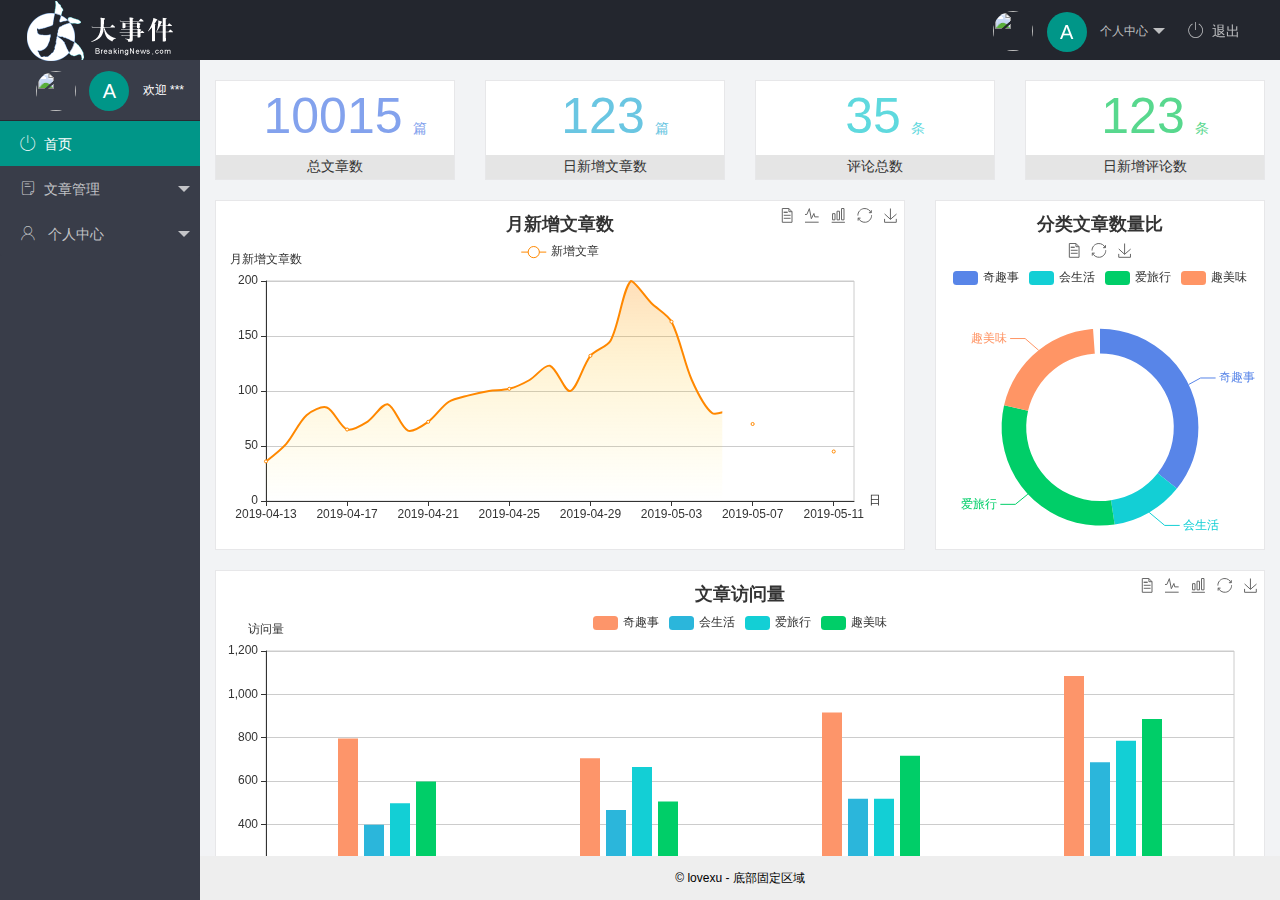
==== index.html @ dfd0a010 "完成首页功能" ====
<!DOCTYPE html>
<html>
<head>
  <meta charset="utf-8">
  <meta name="viewport" content="width=device-width, initial-scale=1, maximum-scale=1">
  <title>后台主页</title>
  <link rel="stylesheet" href="./assets/lib/layui/css/layui.css">
  <link rel="stylesheet" href="./assets/css/index.css">
  <link rel="stylesheet" href="./assets/fonts/iconfont.css">
</head>
<body class="layui-layout-body">
    <div class="layui-layout layui-layout-admin">
      <div class="layui-header">
        <div class="layui-logo">
          <img src="/assets/images/logo.png" alt="" />
        </div>
        <!-- 头部区域（可配合layui已有的水平导航） -->
        <ul class="layui-nav layui-layout-right " >
          <li class="layui-nav-item" >
            <a href="javascript:;" class="userinfo">
                <img src="http://t.cn/RCzsdCq" class="layui-nav-img" />
                <span class="text-avatar">A</span>
                个人中心
              </a>
            <dl class="layui-nav-child">
              <dd><a href=""><i class="layui-icon layui-icon-app"></i>基本资料</a></dd>
              <dd><a href=""><i class="layui-icon layui-icon-app"></i>更换头像</a></dd>
              <dd><a href=""><i class="layui-icon layui-icon-app"></i>重置密码</a></dd>
            </dl>
          </li>
          
          <li class="layui-nav-item"><a id="exit" href="javascript:;"><span class="iconfont icon-tuichu"></span>退出</a></li>
        </ul>
      </div>

      <div class="layui-side layui-bg-black">
        <div class="layui-side-scroll">
            <div class="userinfo">
                <img src="http://t.cn/RCzsdCq" class="layui-nav-img" />
                <span class="text-avatar">A</span>
                <span id="welcome">欢迎 ***</span>
            </div>
          <!-- 左侧导航区域（可配合layui已有的垂直导航） -->
          <ul class="layui-nav layui-nav-tree" lay-filter="test" lay-shrink="all">
            <li class="layui-nav-item layui-this"><a href="/home/dashboard.html" target="fm"><span class="iconfont icon-tuichu"></span>首页</a></li>
            <!-- TODO layui-nav-itemed 默认展开 -->
            <li class="layui-nav-item ">
              <a class="" href="javascript:;"><span class="iconfont icon-16"></span>文章管理</a>
              <dl class="layui-nav-child">
                <dd>
                    <a href="javascript:;"><i class="layui-icon layui-icon-app"></i>文章类别</a>
                  </dd>
                  <dd>
                    <a href="javascript:;"><i class="layui-icon layui-icon-app"></i>文章列表</a>
                  </dd>
                <dd><a href="javascript:;"><i class="layui-icon layui-icon-app"></i>发表文章</a></dd>
                
              </dl>
            </li>
            <li class="layui-nav-item">
              <a href="javascript:;">
                  <span class="iconfont icon-user"></span>
                  个人中心</a>
              <dl class="layui-nav-child">
                <dd><a href="javascript:;"><i class="layui-icon layui-icon-app"></i>基本资料</a></dd>
                <dd><a href="javascript:;"><i class="layui-icon layui-icon-app"></i>更换头像</a></dd>
                <dd><a href="javascript:;"><i class="layui-icon layui-icon-app"></i>重置密码</a></dd>
               
              </dl>
            </li>
           

          </ul>
        </div>
      </div>

      <div class="layui-body">
        <!-- 内容主体区域 -->
        <!-- 默认显示页面 -->
        <iframe src="/home/dashboard.html" name="fm" frameborder="0"></iframe>
      </div>

      <div class="layui-footer">
        <!-- 底部固定区域 -->
        © lovexu - 底部固定区域
      </div>
    </div>
<script src="./assets/lib/layui/layui.all.js"></script>
<script src="./assets/lib/jquery.js"></script>
<script src="./assets/js/baseAPI.js"></script>
<script src="./assets/js/index.js"></script>
<script>
//JS 
layui.use(['element', 'layer', 'util'], function(){
  var element = layui.element
  ,layer = layui.layer
  ,util = layui.util
  ,$ = layui.$;
  
  //头部事件
  util.event('lay-header-event', {
    //左侧菜单事件
    menuLeft: function(othis){
      layer.msg('展开左侧菜单的操作', {icon: 0});
    }
    ,menuRight: function(){
      layer.open({
        type: 1
        ,content: '<div style="padding: 15px;">处理右侧面板的操作</div>'
        ,area: ['260px', '100%']
        ,offset: 'rt' //右上角
        ,anim: 5
        ,shadeClose: true
      });
    }
  });
  
});
</script>
</body>
</html>
---- assets/lib/layui/css/layui.css ----
/** layui-v2.5.5 MIT License By https://www.layui.com */
 .layui-inline,img{display:inline-block;vertical-align:middle}h1,h2,h3,h4,h5,h6{font-weight:400}.layui-edge,.layui-header,.layui-inline,.layui-main{position:relative}.layui-body,.layui-edge,.layui-elip{overflow:hidden}.layui-btn,.layui-edge,.layui-inline,img{vertical-align:middle}.layui-btn,.layui-disabled,.layui-icon,.layui-unselect{-moz-user-select:none;-webkit-user-select:none;-ms-user-select:none}.layui-elip,.layui-form-checkbox span,.layui-form-pane .layui-form-label{text-overflow:ellipsis;white-space:nowrap}.layui-breadcrumb,.layui-tree-btnGroup{visibility:hidden}blockquote,body,button,dd,div,dl,dt,form,h1,h2,h3,h4,h5,h6,input,li,ol,p,pre,td,textarea,th,ul{margin:0;padding:0;-webkit-tap-highlight-color:rgba(0,0,0,0)}a:active,a:hover{outline:0}img{border:none}li{list-style:none}table{border-collapse:collapse;border-spacing:0}h4,h5,h6{font-size:100%}button,input,optgroup,option,select,textarea{font-family:inherit;font-size:inherit;font-style:inherit;font-weight:inherit;outline:0}pre{white-space:pre-wrap;white-space:-moz-pre-wrap;white-space:-pre-wrap;white-space:-o-pre-wrap;word-wrap:break-word}body{line-height:24px;font:14px Helvetica Neue,Helvetica,PingFang SC,Tahoma,Arial,sans-serif}hr{height:1px;margin:10px 0;border:0;clear:both}a{color:#333;text-decoration:none}a:hover{color:#777}a cite{font-style:normal;*cursor:pointer}.layui-border-box,.layui-border-box *{box-sizing:border-box}.layui-box,.layui-box *{box-sizing:content-box}.layui-clear{clear:both;*zoom:1}.layui-clear:after{content:'\20';clear:both;*zoom:1;display:block;height:0}.layui-inline{*display:inline;*zoom:1}.layui-edge{display:inline-block;width:0;height:0;border-width:6px;border-style:dashed;border-color:transparent}.layui-edge-top{top:-4px;border-bottom-color:#999;border-bottom-style:solid}.layui-edge-right{border-left-color:#999;border-left-style:solid}.layui-edge-bottom{top:2px;border-top-color:#999;border-top-style:solid}.layui-edge-left{border-right-color:#999;border-right-style:solid}.layui-disabled,.layui-disabled:hover{color:#d2d2d2!important;cursor:not-allowed!important}.layui-circle{border-radius:100%}.layui-show{display:block!important}.layui-hide{display:none!important}@font-face{font-family:layui-icon;src:url(../font/iconfont.eot?v=250);src:url(../font/iconfont.eot?v=250#iefix) format('embedded-opentype'),url(../font/iconfont.woff2?v=250) format('woff2'),url(../font/iconfont.woff?v=250) format('woff'),url(../font/iconfont.ttf?v=250) format('truetype'),url(../font/iconfont.svg?v=250#layui-icon) format('svg')}.layui-icon{font-family:layui-icon!important;font-size:16px;font-style:normal;-webkit-font-smoothing:antialiased;-moz-osx-font-smoothing:grayscale}.layui-icon-reply-fill:before{content:"\e611"}.layui-icon-set-fill:before{content:"\e614"}.layui-icon-menu-fill:before{content:"\e60f"}.layui-icon-search:before{content:"\e615"}.layui-icon-share:before{content:"\e641"}.layui-icon-set-sm:before{content:"\e620"}.layui-icon-engine:before{content:"\e628"}.layui-icon-close:before{content:"\1006"}.layui-icon-close-fill:before{content:"\1007"}.layui-icon-chart-screen:before{content:"\e629"}.layui-icon-star:before{content:"\e600"}.layui-icon-circle-dot:before{content:"\e617"}.layui-icon-chat:before{content:"\e606"}.layui-icon-release:before{content:"\e609"}.layui-icon-list:before{content:"\e60a"}.layui-icon-chart:before{content:"\e62c"}.layui-icon-ok-circle:before{content:"\1005"}.layui-icon-layim-theme:before{content:"\e61b"}.layui-icon-table:before{content:"\e62d"}.layui-icon-right:before{content:"\e602"}.layui-icon-left:before{content:"\e603"}.layui-icon-cart-simple:before{content:"\e698"}.layui-icon-face-cry:before{content:"\e69c"}.layui-icon-face-smile:before{content:"\e6af"}.layui-icon-survey:before{content:"\e6b2"}.layui-icon-tree:before{content:"\e62e"}.layui-icon-upload-circle:before{content:"\e62f"}.layui-icon-add-circle:before{content:"\e61f"}.layui-icon-download-circle:before{content:"\e601"}.layui-icon-templeate-1:before{content:"\e630"}.layui-icon-util:before{content:"\e631"}.layui-icon-face-surprised:before{content:"\e664"}.layui-icon-edit:before{content:"\e642"}.layui-icon-speaker:before{content:"\e645"}.layui-icon-down:before{content:"\e61a"}.layui-icon-file:before{content:"\e621"}.layui-icon-layouts:before{content:"\e632"}.layui-icon-rate-half:before{content:"\e6c9"}.layui-icon-add-circle-fine:before{content:"\e608"}.layui-icon-prev-circle:before{content:"\e633"}.layui-icon-read:before{content:"\e705"}.layui-icon-404:before{content:"\e61c"}.layui-icon-carousel:before{content:"\e634"}.layui-icon-help:before{content:"\e607"}.layui-icon-code-circle:before{content:"\e635"}.layui-icon-water:before{content:"\e636"}.layui-icon-username:before{content:"\e66f"}.layui-icon-find-fill:before{content:"\e670"}.layui-icon-about:before{content:"\e60b"}.layui-icon-location:before{content:"\e715"}.layui-icon-up:before{content:"\e619"}.layui-icon-pause:before{content:"\e651"}.layui-icon-date:before{content:"\e637"}.layui-icon-layim-uploadfile:before{content:"\e61d"}.layui-icon-delete:before{content:"\e640"}.layui-icon-play:before{content:"\e652"}.layui-icon-top:before{content:"\e604"}.layui-icon-friends:before{content:"\e612"}.layui-icon-refresh-3:before{content:"\e9aa"}.layui-icon-ok:before{content:"\e605"}.layui-icon-layer:before{content:"\e638"}.layui-icon-face-smile-fine:before{content:"\e60c"}.layui-icon-dollar:before{content:"\e659"}.layui-icon-group:before{content:"\e613"}.layui-icon-layim-download:before{content:"\e61e"}.layui-icon-picture-fine:before{content:"\e60d"}.layui-icon-link:before{content:"\e64c"}.layui-icon-diamond:before{content:"\e735"}.layui-icon-log:before{content:"\e60e"}.layui-icon-rate-solid:before{content:"\e67a"}.layui-icon-fonts-del:before{content:"\e64f"}.layui-icon-unlink:before{content:"\e64d"}.layui-icon-fonts-clear:before{content:"\e639"}.layui-icon-triangle-r:before{content:"\e623"}.layui-icon-circle:before{content:"\e63f"}.layui-icon-radio:before{content:"\e643"}.layui-icon-align-center:before{content:"\e647"}.layui-icon-align-right:before{content:"\e648"}.layui-icon-align-left:before{content:"\e649"}.layui-icon-loading-1:before{content:"\e63e"}.layui-icon-return:before{content:"\e65c"}.layui-icon-fonts-strong:before{content:"\e62b"}.layui-icon-upload:before{content:"\e67c"}.layui-icon-dialogue:before{content:"\e63a"}.layui-icon-video:before{content:"\e6ed"}.layui-icon-headset:before{content:"\e6fc"}.layui-icon-cellphone-fine:before{content:"\e63b"}.layui-icon-add-1:before{content:"\e654"}.layui-icon-face-smile-b:before{content:"\e650"}.layui-icon-fonts-html:before{content:"\e64b"}.layui-icon-form:before{content:"\e63c"}.layui-icon-cart:before{content:"\e657"}.layui-icon-camera-fill:before{content:"\e65d"}.layui-icon-tabs:before{content:"\e62a"}.layui-icon-fonts-code:before{content:"\e64e"}.layui-icon-fire:before{content:"\e756"}.layui-icon-set:before{content:"\e716"}.layui-icon-fonts-u:before{content:"\e646"}.layui-icon-triangle-d:before{content:"\e625"}.layui-icon-tips:before{content:"\e702"}.layui-icon-picture:before{content:"\e64a"}.layui-icon-more-vertical:before{content:"\e671"}.layui-icon-flag:before{content:"\e66c"}.layui-icon-loading:before{content:"\e63d"}.layui-icon-fonts-i:before{content:"\e644"}.layui-icon-refresh-1:before{content:"\e666"}.layui-icon-rmb:before{content:"\e65e"}.layui-icon-home:before{content:"\e68e"}.layui-icon-user:before{content:"\e770"}.layui-icon-notice:before{content:"\e667"}.layui-icon-login-weibo:before{content:"\e675"}.layui-icon-voice:before{content:"\e688"}.layui-icon-upload-drag:before{content:"\e681"}.layui-icon-login-qq:before{content:"\e676"}.layui-icon-snowflake:before{content:"\e6b1"}.layui-icon-file-b:before{content:"\e655"}.layui-icon-template:before{content:"\e663"}.layui-icon-auz:before{content:"\e672"}.layui-icon-console:before{content:"\e665"}.layui-icon-app:before{content:"\e653"}.layui-icon-prev:before{content:"\e65a"}.layui-icon-website:before{content:"\e7ae"}.layui-icon-next:before{content:"\e65b"}.layui-icon-component:before{content:"\e857"}.layui-icon-more:before{content:"\e65f"}.layui-icon-login-wechat:before{content:"\e677"}.layui-icon-shrink-right:before{content:"\e668"}.layui-icon-spread-left:before{content:"\e66b"}.layui-icon-camera:before{content:"\e660"}.layui-icon-note:before{content:"\e66e"}.layui-icon-refresh:before{content:"\e669"}.layui-icon-female:before{content:"\e661"}.layui-icon-male:before{content:"\e662"}.layui-icon-password:before{content:"\e673"}.layui-icon-senior:before{content:"\e674"}.layui-icon-theme:before{content:"\e66a"}.layui-icon-tread:before{content:"\e6c5"}.layui-icon-praise:before{content:"\e6c6"}.layui-icon-star-fill:before{content:"\e658"}.layui-icon-rate:before{content:"\e67b"}.layui-icon-template-1:before{content:"\e656"}.layui-icon-vercode:before{content:"\e679"}.layui-icon-cellphone:before{content:"\e678"}.layui-icon-screen-full:before{content:"\e622"}.layui-icon-screen-restore:before{content:"\e758"}.layui-icon-cols:before{content:"\e610"}.layui-icon-export:before{content:"\e67d"}.layui-icon-print:before{content:"\e66d"}.layui-icon-slider:before{content:"\e714"}.layui-icon-addition:before{content:"\e624"}.layui-icon-subtraction:before{content:"\e67e"}.layui-icon-service:before{content:"\e626"}.layui-icon-transfer:before{content:"\e691"}.layui-main{width:1140px;margin:0 auto}.layui-header{z-index:1000;height:60px}.layui-header a:hover{transition:all .5s;-webkit-transition:all .5s}.layui-side{position:fixed;left:0;top:0;bottom:0;z-index:999;width:200px;overflow-x:hidden}.layui-side-scroll{position:relative;width:220px;height:100%;overflow-x:hidden}.layui-body{position:absolute;left:200px;right:0;top:0;bottom:0;z-index:998;width:auto;overflow-y:auto;box-sizing:border-box}.layui-layout-body{overflow:hidden}.layui-layout-admin .layui-header{background-color:#23262E}.layui-layout-admin .layui-side{top:60px;width:200px;overflow-x:hidden}.layui-layout-admin .layui-body{position:fixed;top:60px;bottom:44px}.layui-layout-admin .layui-main{width:auto;margin:0 15px}.layui-layout-admin .layui-footer{position:fixed;left:200px;right:0;bottom:0;height:44px;line-height:44px;padding:0 15px;background-color:#eee}.layui-layout-admin .layui-logo{position:absolute;left:0;top:0;width:200px;height:100%;line-height:60px;text-align:center;color:#009688;font-size:16px}.layui-layout-admin .layui-header .layui-nav{background:0 0}.layui-layout-left{position:absolute!important;left:200px;top:0}.layui-layout-right{position:absolute!important;right:0;top:0}.layui-container{position:relative;margin:0 auto;padding:0 15px;box-sizing:border-box}.layui-fluid{position:relative;margin:0 auto;padding:0 15px}.layui-row:after,.layui-row:before{content:'';display:block;clear:both}.layui-col-lg1,.layui-col-lg10,.layui-col-lg11,.layui-col-lg12,.layui-col-lg2,.layui-col-lg3,.layui-col-lg4,.layui-col-lg5,.layui-col-lg6,.layui-col-lg7,.layui-col-lg8,.layui-col-lg9,.layui-col-md1,.layui-col-md10,.layui-col-md11,.layui-col-md12,.layui-col-md2,.layui-col-md3,.layui-col-md4,.layui-col-md5,.layui-col-md6,.layui-col-md7,.layui-col-md8,.layui-col-md9,.layui-col-sm1,.layui-col-sm10,.layui-col-sm11,.layui-col-sm12,.layui-col-sm2,.layui-col-sm3,.layui-col-sm4,.layui-col-sm5,.layui-col-sm6,.layui-col-sm7,.layui-col-sm8,.layui-col-sm9,.layui-col-xs1,.layui-col-xs10,.layui-col-xs11,.layui-col-xs12,.layui-col-xs2,.layui-col-xs3,.layui-col-xs4,.layui-col-xs5,.layui-col-xs6,.layui-col-xs7,.layui-col-xs8,.layui-col-xs9{position:relative;display:block;box-sizing:border-box}.layui-col-xs1,.layui-col-xs10,.layui-col-xs11,.layui-col-xs12,.layui-col-xs2,.layui-col-xs3,.layui-col-xs4,.layui-col-xs5,.layui-col-xs6,.layui-col-xs7,.layui-col-xs8,.layui-col-xs9{float:left}.layui-col-xs1{width:8.33333333%}.layui-col-xs2{width:16.66666667%}.layui-col-xs3{width:25%}.layui-col-xs4{width:33.33333333%}.layui-col-xs5{width:41.66666667%}.layui-col-xs6{width:50%}.layui-col-xs7{width:58.33333333%}.layui-col-xs8{width:66.66666667%}.layui-col-xs9{width:75%}.layui-col-xs10{width:83.33333333%}.layui-col-xs11{width:91.66666667%}.layui-col-xs12{width:100%}.layui-col-xs-offset1{margin-left:8.33333333%}.layui-col-xs-offset2{margin-left:16.66666667%}.layui-col-xs-offset3{margin-left:25%}.layui-col-xs-offset4{margin-left:33.33333333%}.layui-col-xs-offset5{margin-left:41.66666667%}.layui-col-xs-offset6{margin-left:50%}.layui-col-xs-offset7{margin-left:58.33333333%}.layui-col-xs-offset8{margin-left:66.66666667%}.layui-col-xs-offset9{margin-left:75%}.layui-col-xs-offset10{margin-left:83.33333333%}.layui-col-xs-offset11{margin-left:91.66666667%}.layui-col-xs-offset12{margin-left:100%}@media screen and (max-width:768px){.layui-hide-xs{display:none!important}.layui-show-xs-block{display:block!important}.layui-show-xs-inline{display:inline!important}.layui-show-xs-inline-block{display:inline-block!important}}@media screen and (min-width:768px){.layui-container{width:750px}.layui-hide-sm{display:none!important}.layui-show-sm-block{display:block!important}.layui-show-sm-inline{display:inline!important}.layui-show-sm-inline-block{display:inline-block!important}.layui-col-sm1,.layui-col-sm10,.layui-col-sm11,.layui-col-sm12,.layui-col-sm2,.layui-col-sm3,.layui-col-sm4,.layui-col-sm5,.layui-col-sm6,.layui-col-sm7,.layui-col-sm8,.layui-col-sm9{float:left}.layui-col-sm1{width:8.33333333%}.layui-col-sm2{width:16.66666667%}.layui-col-sm3{width:25%}.layui-col-sm4{width:33.33333333%}.layui-col-sm5{width:41.66666667%}.layui-col-sm6{width:50%}.layui-col-sm7{width:58.33333333%}.layui-col-sm8{width:66.66666667%}.layui-col-sm9{width:75%}.layui-col-sm10{width:83.33333333%}.layui-col-sm11{width:91.66666667%}.layui-col-sm12{width:100%}.layui-col-sm-offset1{margin-left:8.33333333%}.layui-col-sm-offset2{margin-left:16.66666667%}.layui-col-sm-offset3{margin-left:25%}.layui-col-sm-offset4{margin-left:33.33333333%}.layui-col-sm-offset5{margin-left:41.66666667%}.layui-col-sm-offset6{margin-left:50%}.layui-col-sm-offset7{margin-left:58.33333333%}.layui-col-sm-offset8{margin-left:66.66666667%}.layui-col-sm-offset9{margin-left:75%}.layui-col-sm-offset10{margin-left:83.33333333%}.layui-col-sm-offset11{margin-left:91.66666667%}.layui-col-sm-offset12{margin-left:100%}}@media screen and (min-width:992px){.layui-container{width:970px}.layui-hide-md{display:none!important}.layui-show-md-block{display:block!important}.layui-show-md-inline{display:inline!important}.layui-show-md-inline-block{display:inline-block!important}.layui-col-md1,.layui-col-md10,.layui-col-md11,.layui-col-md12,.layui-col-md2,.layui-col-md3,.layui-col-md4,.layui-col-md5,.layui-col-md6,.layui-col-md7,.layui-col-md8,.layui-col-md9{float:left}.layui-col-md1{width:8.33333333%}.layui-col-md2{width:16.66666667%}.layui-col-md3{width:25%}.layui-col-md4{width:33.33333333%}.layui-col-md5{width:41.66666667%}.layui-col-md6{width:50%}.layui-col-md7{width:58.33333333%}.layui-col-md8{width:66.66666667%}.layui-col-md9{width:75%}.layui-col-md10{width:83.33333333%}.layui-col-md11{width:91.66666667%}.layui-col-md12{width:100%}.layui-col-md-offset1{margin-left:8.33333333%}.layui-col-md-offset2{margin-left:16.66666667%}.layui-col-md-offset3{margin-left:25%}.layui-col-md-offset4{margin-left:33.33333333%}.layui-col-md-offset5{margin-left:41.66666667%}.layui-col-md-offset6{margin-left:50%}.layui-col-md-offset7{margin-left:58.33333333%}.layui-col-md-offset8{margin-left:66.66666667%}.layui-col-md-offset9{margin-left:75%}.layui-col-md-offset10{margin-left:83.33333333%}.layui-col-md-offset11{margin-left:91.66666667%}.layui-col-md-offset12{margin-left:100%}}@media screen and (min-width:1200px){.layui-container{width:1170px}.layui-hide-lg{display:none!important}.layui-show-lg-block{display:block!important}.layui-show-lg-inline{display:inline!important}.layui-show-lg-inline-block{display:inline-block!important}.layui-col-lg1,.layui-col-lg10,.layui-col-lg11,.layui-col-lg12,.layui-col-lg2,.layui-col-lg3,.layui-col-lg4,.layui-col-lg5,.layui-col-lg6,.layui-col-lg7,.layui-col-lg8,.layui-col-lg9{float:left}.layui-col-lg1{width:8.33333333%}.layui-col-lg2{width:16.66666667%}.layui-col-lg3{width:25%}.layui-col-lg4{width:33.33333333%}.layui-col-lg5{width:41.66666667%}.layui-col-lg6{width:50%}.layui-col-lg7{width:58.33333333%}.layui-col-lg8{width:66.66666667%}.layui-col-lg9{width:75%}.layui-col-lg10{width:83.33333333%}.layui-col-lg11{width:91.66666667%}.layui-col-lg12{width:100%}.layui-col-lg-offset1{margin-left:8.33333333%}.layui-col-lg-offset2{margin-left:16.66666667%}.layui-col-lg-offset3{margin-left:25%}.layui-col-lg-offset4{margin-left:33.33333333%}.layui-col-lg-offset5{margin-left:41.66666667%}.layui-col-lg-offset6{margin-left:50%}.layui-col-lg-offset7{margin-left:58.33333333%}.layui-col-lg-offset8{margin-left:66.66666667%}.layui-col-lg-offset9{margin-left:75%}.layui-col-lg-offset10{margin-left:83.33333333%}.layui-col-lg-offset11{margin-left:91.66666667%}.layui-col-lg-offset12{margin-left:100%}}.layui-col-space1{margin:-.5px}.layui-col-space1>*{padding:.5px}.layui-col-space3{margin:-1.5px}.layui-col-space3>*{padding:1.5px}.layui-col-space5{margin:-2.5px}.layui-col-space5>*{padding:2.5px}.layui-col-space8{margin:-3.5px}.layui-col-space8>*{padding:3.5px}.layui-col-space10{margin:-5px}.layui-col-space10>*{padding:5px}.layui-col-space12{margin:-6px}.layui-col-space12>*{padding:6px}.layui-col-space15{margin:-7.5px}.layui-col-space15>*{padding:7.5px}.layui-col-space18{margin:-9px}.layui-col-space18>*{padding:9px}.layui-col-space20{margin:-10px}.layui-col-space20>*{padding:10px}.layui-col-space22{margin:-11px}.layui-col-space22>*{padding:11px}.layui-col-space25{margin:-12.5px}.layui-col-space25>*{padding:12.5px}.layui-col-space30{margin:-15px}.layui-col-space30>*{padding:15px}.layui-btn,.layui-input,.layui-select,.layui-textarea,.layui-upload-button{outline:0;-webkit-appearance:none;transition:all .3s;-webkit-transition:all .3s;box-sizing:border-box}.layui-elem-quote{margin-bottom:10px;padding:15px;line-height:22px;border-left:5px solid #009688;border-radius:0 2px 2px 0;background-color:#f2f2f2}.layui-quote-nm{border-style:solid;border-width:1px 1px 1px 5px;background:0 0}.layui-elem-field{margin-bottom:10px;padding:0;border-width:1px;border-style:solid}.layui-elem-field legend{margin-left:20px;padding:0 10px;font-size:20px;font-weight:300}.layui-field-title{margin:10px 0 20px;border-width:1px 0 0}.layui-field-box{padding:10px 15px}.layui-field-title .layui-field-box{padding:10px 0}.layui-progress{position:relative;height:6px;border-radius:20px;background-color:#e2e2e2}.layui-progress-bar{position:absolute;left:0;top:0;width:0;max-width:100%;height:6px;border-radius:20px;text-align:right;background-color:#5FB878;transition:all .3s;-webkit-transition:all .3s}.layui-progress-big,.layui-progress-big .layui-progress-bar{height:18px;line-height:18px}.layui-progress-text{position:relative;top:-20px;line-height:18px;font-size:12px;color:#666}.layui-progress-big .layui-progress-text{position:static;padding:0 10px;color:#fff}.layui-collapse{border-width:1px;border-style:solid;border-radius:2px}.layui-colla-content,.layui-colla-item{border-top-width:1px;border-top-style:solid}.layui-colla-item:first-child{border-top:none}.layui-colla-title{position:relative;height:42px;line-height:42px;padding:0 15px 0 35px;color:#333;background-color:#f2f2f2;cursor:pointer;font-size:14px;overflow:hidden}.layui-colla-content{display:none;padding:10px 15px;line-height:22px;color:#666}.layui-colla-icon{position:absolute;left:15px;top:0;font-size:14px}.layui-card{margin-bottom:15px;border-radius:2px;background-color:#fff;box-shadow:0 1px 2px 0 rgba(0,0,0,.05)}.layui-card:last-child{margin-bottom:0}.layui-card-header{position:relative;height:42px;line-height:42px;padding:0 15px;border-bottom:1px solid #f6f6f6;color:#333;border-radius:2px 2px 0 0;font-size:14px}.layui-bg-black,.layui-bg-blue,.layui-bg-cyan,.layui-bg-green,.layui-bg-orange,.layui-bg-red{color:#fff!important}.layui-card-body{position:relative;padding:10px 15px;line-height:24px}.layui-card-body[pad15]{padding:15px}.layui-card-body[pad20]{padding:20px}.layui-card-body .layui-table{margin:5px 0}.layui-card .layui-tab{margin:0}.layui-panel-window{position:relative;padding:15px;border-radius:0;border-top:5px solid #E6E6E6;background-color:#fff}.layui-auxiliar-moving{position:fixed;left:0;right:0;top:0;bottom:0;width:100%;height:100%;background:0 0;z-index:9999999999}.layui-form-label,.layui-form-mid,.layui-form-select,.layui-input-block,.layui-input-inline,.layui-textarea{position:relative}.layui-bg-red{background-color:#FF5722!important}.layui-bg-orange{background-color:#FFB800!important}.layui-bg-green{background-color:#009688!important}.layui-bg-cyan{background-color:#2F4056!important}.layui-bg-blue{background-color:#1E9FFF!important}.layui-bg-black{background-color:#393D49!important}.layui-bg-gray{background-color:#eee!important;color:#666!important}.layui-badge-rim,.layui-colla-content,.layui-colla-item,.layui-collapse,.layui-elem-field,.layui-form-pane .layui-form-item[pane],.layui-form-pane .layui-form-label,.layui-input,.layui-layedit,.layui-layedit-tool,.layui-quote-nm,.layui-select,.layui-tab-bar,.layui-tab-card,.layui-tab-title,.layui-tab-title .layui-this:after,.layui-textarea{border-color:#e6e6e6}.layui-timeline-item:before,hr{background-color:#e6e6e6}.layui-text{line-height:22px;font-size:14px;color:#666}.layui-text h1,.layui-text h2,.layui-text h3{font-weight:500;color:#333}.layui-text h1{font-size:30px}.layui-text h2{font-size:24px}.layui-text h3{font-size:18px}.layui-text a:not(.layui-btn){color:#01AAED}.layui-text a:not(.layui-btn):hover{text-decoration:underline}.layui-text ul{padding:5px 0 5px 15px}.layui-text ul li{margin-top:5px;list-style-type:disc}.layui-text em,.layui-word-aux{color:#999!important;padding:0 5px!important}.layui-btn{display:inline-block;height:38px;line-height:38px;padding:0 18px;background-color:#009688;color:#fff;white-space:nowrap;text-align:center;font-size:14px;border:none;border-radius:2px;cursor:pointer}.layui-btn:hover{opacity:.8;filter:alpha(opacity=80);color:#fff}.layui-btn:active{opacity:1;filter:alpha(opacity=100)}.layui-btn+.layui-btn{margin-left:10px}.layui-btn-container{font-size:0}.layui-btn-container .layui-btn{margin-right:10px;margin-bottom:10px}.layui-btn-container .layui-btn+.layui-btn{margin-left:0}.layui-table .layui-btn-container .layui-btn{margin-bottom:9px}.layui-btn-radius{border-radius:100px}.layui-btn .layui-icon{margin-right:3px;font-size:18px;vertical-align:bottom;vertical-align:middle\9}.layui-btn-primary{border:1px solid #C9C9C9;background-color:#fff;color:#555}.layui-btn-primary:hover{border-color:#009688;color:#333}.layui-btn-normal{background-color:#1E9FFF}.layui-btn-warm{background-color:#FFB800}.layui-btn-danger{background-color:#FF5722}.layui-btn-checked{background-color:#5FB878}.layui-btn-disabled,.layui-btn-disabled:active,.layui-btn-disabled:hover{border:1px solid #e6e6e6;background-color:#FBFBFB;color:#C9C9C9;cursor:not-allowed;opacity:1}.layui-btn-lg{height:44px;line-height:44px;padding:0 25px;font-size:16px}.layui-btn-sm{height:30px;line-height:30px;padding:0 10px;font-size:12px}.layui-btn-sm i{font-size:16px!important}.layui-btn-xs{height:22px;line-height:22px;padding:0 5px;font-size:12px}.layui-btn-xs i{font-size:14px!important}.layui-btn-group{display:inline-block;vertical-align:middle;font-size:0}.layui-btn-group .layui-btn{margin-left:0!important;margin-right:0!important;border-left:1px solid rgba(255,255,255,.5);border-radius:0}.layui-btn-group .layui-btn-primary{border-left:none}.layui-btn-group .layui-btn-primary:hover{border-color:#C9C9C9;color:#009688}.layui-btn-group .layui-btn:first-child{border-left:none;border-radius:2px 0 0 2px}.layui-btn-group .layui-btn-primary:first-child{border-left:1px solid #c9c9c9}.layui-btn-group .layui-btn:last-child{border-radius:0 2px 2px 0}.layui-btn-group .layui-btn+.layui-btn{margin-left:0}.layui-btn-group+.layui-btn-group{margin-left:10px}.layui-btn-fluid{width:100%}.layui-input,.layui-select,.layui-textarea{height:38px;line-height:1.3;line-height:38px\9;border-width:1px;border-style:solid;background-color:#fff;border-radius:2px}.layui-input::-webkit-input-placeholder,.layui-select::-webkit-input-placeholder,.layui-textarea::-webkit-input-placeholder{line-height:1.3}.layui-input,.layui-textarea{display:block;width:100%;padding-left:10px}.layui-input:hover,.layui-textarea:hover{border-color:#D2D2D2!important}.layui-input:focus,.layui-textarea:focus{border-color:#C9C9C9!important}.layui-textarea{min-height:100px;height:auto;line-height:20px;padding:6px 10px;resize:vertical}.layui-select{padding:0 10px}.layui-form input[type=checkbox],.layui-form input[type=radio],.layui-form select{display:none}.layui-form [lay-ignore]{display:initial}.layui-form-item{margin-bottom:15px;clear:both;*zoom:1}.layui-form-item:after{content:'\20';clear:both;*zoom:1;display:block;height:0}.layui-form-label{float:left;display:block;padding:9px 15px;width:80px;font-weight:400;line-height:20px;text-align:right}.layui-form-label-col{display:block;float:none;padding:9px 0;line-height:20px;text-align:left}.layui-form-item .layui-inline{margin-bottom:5px;margin-right:10px}.layui-input-block{margin-left:110px;min-height:36px}.layui-input-inline{display:inline-block;vertical-align:middle}.layui-form-item .layui-input-inline{float:left;width:190px;margin-right:10px}.layui-form-text .layui-input-inline{width:auto}.layui-form-mid{float:left;display:block;padding:9px 0!important;line-height:20px;margin-right:10px}.layui-form-danger+.layui-form-select .layui-input,.layui-form-danger:focus{border-color:#FF5722!important}.layui-form-select .layui-input{padding-right:30px;cursor:pointer}.layui-form-select .layui-edge{position:absolute;right:10px;top:50%;margin-top:-3px;cursor:pointer;border-width:6px;border-top-color:#c2c2c2;border-top-style:solid;transition:all .3s;-webkit-transition:all .3s}.layui-form-select dl{display:none;position:absolute;left:0;top:42px;padding:5px 0;z-index:899;min-width:100%;border:1px solid #d2d2d2;max-height:300px;overflow-y:auto;background-color:#fff;border-radius:2px;box-shadow:0 2px 4px rgba(0,0,0,.12);box-sizing:border-box}.layui-form-select dl dd,.layui-form-select dl dt{padding:0 10px;line-height:36px;white-space:nowrap;overflow:hidden;text-overflow:ellipsis}.layui-form-select dl dt{font-size:12px;color:#999}.layui-form-select dl dd{cursor:pointer}.layui-form-select dl dd:hover{background-color:#f2f2f2;-webkit-transition:.5s all;transition:.5s all}.layui-form-select .layui-select-group dd{padding-left:20px}.layui-form-select dl dd.layui-select-tips{padding-left:10px!important;color:#999}.layui-form-select dl dd.layui-this{background-color:#5FB878;color:#fff}.layui-form-checkbox,.layui-form-select dl dd.layui-disabled{background-color:#fff}.layui-form-selected dl{display:block}.layui-form-checkbox,.layui-form-checkbox *,.layui-form-switch{display:inline-block;vertical-align:middle}.layui-form-selected .layui-edge{margin-top:-9px;-webkit-transform:rotate(180deg);transform:rotate(180deg);margin-top:-3px\9}:root .layui-form-selected .layui-edge{margin-top:-9px\0/IE9}.layui-form-selectup dl{top:auto;bottom:42px}.layui-select-none{margin:5px 0;text-align:center;color:#999}.layui-select-disabled .layui-disabled{border-color:#eee!important}.layui-select-disabled .layui-edge{border-top-color:#d2d2d2}.layui-form-checkbox{position:relative;height:30px;line-height:30px;margin-right:10px;padding-right:30px;cursor:pointer;font-size:0;-webkit-transition:.1s linear;transition:.1s linear;box-sizing:border-box}.layui-form-checkbox span{padding:0 10px;height:100%;font-size:14px;border-radius:2px 0 0 2px;background-color:#d2d2d2;color:#fff;overflow:hidden}.layui-form-checkbox:hover span{background-color:#c2c2c2}.layui-form-checkbox i{position:absolute;right:0;top:0;width:30px;height:28px;border:1px solid #d2d2d2;border-left:none;border-radius:0 2px 2px 0;color:#fff;font-size:20px;text-align:center}.layui-form-checkbox:hover i{border-color:#c2c2c2;color:#c2c2c2}.layui-form-checked,.layui-form-checked:hover{border-color:#5FB878}.layui-form-checked span,.layui-form-checked:hover span{background-color:#5FB878}.layui-form-checked i,.layui-form-checked:hover i{color:#5FB878}.layui-form-item .layui-form-checkbox{margin-top:4px}.layui-form-checkbox[lay-skin=primary]{height:auto!important;line-height:normal!important;min-width:18px;min-height:18px;border:none!important;margin-right:0;padding-left:28px;padding-right:0;background:0 0}.layui-form-checkbox[lay-skin=primary] span{padding-left:0;padding-right:15px;line-height:18px;background:0 0;color:#666}.layui-form-checkbox[lay-skin=primary] i{right:auto;left:0;width:16px;height:16px;line-height:16px;border:1px solid #d2d2d2;font-size:12px;border-radius:2px;background-color:#fff;-webkit-transition:.1s linear;transition:.1s linear}.layui-form-checkbox[lay-skin=primary]:hover i{border-color:#5FB878;color:#fff}.layui-form-checked[lay-skin=primary] i{border-color:#5FB878!important;background-color:#5FB878;color:#fff}.layui-checkbox-disbaled[lay-skin=primary] span{background:0 0!important;color:#c2c2c2}.layui-checkbox-disbaled[lay-skin=primary]:hover i{border-color:#d2d2d2}.layui-form-item .layui-form-checkbox[lay-skin=primary]{margin-top:10px}.layui-form-switch{position:relative;height:22px;line-height:22px;min-width:35px;padding:0 5px;margin-top:8px;border:1px solid #d2d2d2;border-radius:20px;cursor:pointer;background-color:#fff;-webkit-transition:.1s linear;transition:.1s linear}.layui-form-switch i{position:absolute;left:5px;top:3px;width:16px;height:16px;border-radius:20px;background-color:#d2d2d2;-webkit-transition:.1s linear;transition:.1s linear}.layui-form-switch em{position:relative;top:0;width:25px;margin-left:21px;padding:0!important;text-align:center!important;color:#999!important;font-style:normal!important;font-size:12px}.layui-form-onswitch{border-color:#5FB878;background-color:#5FB878}.layui-checkbox-disbaled,.layui-checkbox-disbaled i{border-color:#e2e2e2!important}.layui-form-onswitch i{left:100%;margin-left:-21px;background-color:#fff}.layui-form-onswitch em{margin-left:5px;margin-right:21px;color:#fff!important}.layui-checkbox-disbaled span{background-color:#e2e2e2!important}.layui-checkbox-disbaled:hover i{color:#fff!important}[lay-radio]{display:none}.layui-form-radio,.layui-form-radio *{display:inline-block;vertical-align:middle}.layui-form-radio{line-height:28px;margin:6px 10px 0 0;padding-right:10px;cursor:pointer;font-size:0}.layui-form-radio *{font-size:14px}.layui-form-radio>i{margin-right:8px;font-size:22px;color:#c2c2c2}.layui-form-radio>i:hover,.layui-form-radioed>i{color:#5FB878}.layui-radio-disbaled>i{color:#e2e2e2!important}.layui-form-pane .layui-form-label{width:110px;padding:8px 15px;height:38px;line-height:20px;border-width:1px;border-style:solid;border-radius:2px 0 0 2px;text-align:center;background-color:#FBFBFB;overflow:hidden;box-sizing:border-box}.layui-form-pane .layui-input-inline{margin-left:-1px}.layui-form-pane .layui-input-block{margin-left:110px;left:-1px}.layui-form-pane .layui-input{border-radius:0 2px 2px 0}.layui-form-pane .layui-form-text .layui-form-label{float:none;width:100%;border-radius:2px;box-sizing:border-box;text-align:left}.layui-form-pane .layui-form-text .layui-input-inline{display:block;margin:0;top:-1px;clear:both}.layui-form-pane .layui-form-text .layui-input-block{margin:0;left:0;top:-1px}.layui-form-pane .layui-form-text .layui-textarea{min-height:100px;border-radius:0 0 2px 2px}.layui-form-pane .layui-form-checkbox{margin:4px 0 4px 10px}.layui-form-pane .layui-form-radio,.layui-form-pane .layui-form-switch{margin-top:6px;margin-left:10px}.layui-form-pane .layui-form-item[pane]{position:relative;border-width:1px;border-style:solid}.layui-form-pane .layui-form-item[pane] .layui-form-label{position:absolute;left:0;top:0;height:100%;border-width:0 1px 0 0}.layui-form-pane .layui-form-item[pane] .layui-input-inline{margin-left:110px}@media screen and (max-width:450px){.layui-form-item .layui-form-label{text-overflow:ellipsis;overflow:hidden;white-space:nowrap}.layui-form-item .layui-inline{display:block;margin-right:0;margin-bottom:20px;clear:both}.layui-form-item .layui-inline:after{content:'\20';clear:both;display:block;height:0}.layui-form-item .layui-input-inline{display:block;float:none;left:-3px;width:auto;margin:0 0 10px 112px}.layui-form-item .layui-input-inline+.layui-form-mid{margin-left:110px;top:-5px;padding:0}.layui-form-item .layui-form-checkbox{margin-right:5px;margin-bottom:5px}}.layui-layedit{border-width:1px;border-style:solid;border-radius:2px}.layui-layedit-tool{padding:3px 5px;border-bottom-width:1px;border-bottom-style:solid;font-size:0}.layedit-tool-fixed{position:fixed;top:0;border-top:1px solid #e2e2e2}.layui-layedit-tool .layedit-tool-mid,.layui-layedit-tool .layui-icon{display:inline-block;vertical-align:middle;text-align:center;font-size:14px}.layui-layedit-tool .layui-icon{position:relative;width:32px;height:30px;line-height:30px;margin:3px 5px;color:#777;cursor:pointer;border-radius:2px}.layui-layedit-tool .layui-icon:hover{color:#393D49}.layui-layedit-tool .layui-icon:active{color:#000}.layui-layedit-tool .layedit-tool-active{background-color:#e2e2e2;color:#000}.layui-layedit-tool .layui-disabled,.layui-layedit-tool .layui-disabled:hover{color:#d2d2d2;cursor:not-allowed}.layui-layedit-tool .layedit-tool-mid{width:1px;height:18px;margin:0 10px;background-color:#d2d2d2}.layedit-tool-html{width:50px!important;font-size:30px!important}.layedit-tool-b,.layedit-tool-code,.layedit-tool-help{font-size:16px!important}.layedit-tool-d,.layedit-tool-face,.layedit-tool-image,.layedit-tool-unlink{font-size:18px!important}.layedit-tool-image input{position:absolute;font-size:0;left:0;top:0;width:100%;height:100%;opacity:.01;filter:Alpha(opacity=1);cursor:pointer}.layui-layedit-iframe iframe{display:block;width:100%}#LAY_layedit_code{overflow:hidden}.layui-laypage{display:inline-block;*display:inline;*zoom:1;vertical-align:middle;margin:10px 0;font-size:0}.layui-laypage>a:first-child,.layui-laypage>a:first-child em{border-radius:2px 0 0 2px}.layui-laypage>a:last-child,.layui-laypage>a:last-child em{border-radius:0 2px 2px 0}.layui-laypage>:first-child{margin-left:0!important}.layui-laypage>:last-child{margin-right:0!important}.layui-laypage a,.layui-laypage button,.layui-laypage input,.layui-laypage select,.layui-laypage span{border:1px solid #e2e2e2}.layui-laypage a,.layui-laypage span{display:inline-block;*display:inline;*zoom:1;vertical-align:middle;padding:0 15px;height:28px;line-height:28px;margin:0 -1px 5px 0;background-color:#fff;color:#333;font-size:12px}.layui-flow-more a *,.layui-laypage input,.layui-table-view select[lay-ignore]{display:inline-block}.layui-laypage a:hover{color:#009688}.layui-laypage em{font-style:normal}.layui-laypage .layui-laypage-spr{color:#999;font-weight:700}.layui-laypage a{text-decoration:none}.layui-laypage .layui-laypage-curr{position:relative}.layui-laypage .layui-laypage-curr em{position:relative;color:#fff}.layui-laypage .layui-laypage-curr .layui-laypage-em{position:absolute;left:-1px;top:-1px;padding:1px;width:100%;height:100%;background-color:#009688}.layui-laypage-em{border-radius:2px}.layui-laypage-next em,.layui-laypage-prev em{font-family:Sim sun;font-size:16px}.layui-laypage .layui-laypage-count,.layui-laypage .layui-laypage-limits,.layui-laypage .layui-laypage-refresh,.layui-laypage .layui-laypage-skip{margin-left:10px;margin-right:10px;padding:0;border:none}.layui-laypage .layui-laypage-limits,.layui-laypage .layui-laypage-refresh{vertical-align:top}.layui-laypage .layui-laypage-refresh i{font-size:18px;cursor:pointer}.layui-laypage select{height:22px;padding:3px;border-radius:2px;cursor:pointer}.layui-laypage .layui-laypage-skip{height:30px;line-height:30px;color:#999}.layui-laypage button,.layui-laypage input{height:30px;line-height:30px;border-radius:2px;vertical-align:top;background-color:#fff;box-sizing:border-box}.layui-laypage input{width:40px;margin:0 10px;padding:0 3px;text-align:center}.layui-laypage input:focus,.layui-laypage select:focus{border-color:#009688!important}.layui-laypage button{margin-left:10px;padding:0 10px;cursor:pointer}.layui-table,.layui-table-view{margin:10px 0}.layui-flow-more{margin:10px 0;text-align:center;color:#999;font-size:14px}.layui-flow-more a{height:32px;line-height:32px}.layui-flow-more a *{vertical-align:top}.layui-flow-more a cite{padding:0 20px;border-radius:3px;background-color:#eee;color:#333;font-style:normal}.layui-flow-more a cite:hover{opacity:.8}.layui-flow-more a i{font-size:30px;color:#737383}.layui-table{width:100%;background-color:#fff;color:#666}.layui-table tr{transition:all .3s;-webkit-transition:all .3s}.layui-table th{text-align:left;font-weight:400}.layui-table tbody tr:hover,.layui-table thead tr,.layui-table-click,.layui-table-header,.layui-table-hover,.layui-table-mend,.layui-table-patch,.layui-table-tool,.layui-table-total,.layui-table-total tr,.layui-table[lay-even] tr:nth-child(even){background-color:#f2f2f2}.layui-table td,.layui-table th,.layui-table-col-set,.layui-table-fixed-r,.layui-table-grid-down,.layui-table-header,.layui-table-page,.layui-table-tips-main,.layui-table-tool,.layui-table-total,.layui-table-view,.layui-table[lay-skin=line],.layui-table[lay-skin=row]{border-width:1px;border-style:solid;border-color:#e6e6e6}.layui-table td,.layui-table th{position:relative;padding:9px 15px;min-height:20px;line-height:20px;font-size:14px}.layui-table[lay-skin=line] td,.layui-table[lay-skin=line] th{border-width:0 0 1px}.layui-table[lay-skin=row] td,.layui-table[lay-skin=row] th{border-width:0 1px 0 0}.layui-table[lay-skin=nob] td,.layui-table[lay-skin=nob] th{border:none}.layui-table img{max-width:100px}.layui-table[lay-size=lg] td,.layui-table[lay-size=lg] th{padding:15px 30px}.layui-table-view .layui-table[lay-size=lg] .layui-table-cell{height:40px;line-height:40px}.layui-table[lay-size=sm] td,.layui-table[lay-size=sm] th{font-size:12px;padding:5px 10px}.layui-table-view .layui-table[lay-size=sm] .layui-table-cell{height:20px;line-height:20px}.layui-table[lay-data]{display:none}.layui-table-box{position:relative;overflow:hidden}.layui-table-view .layui-table{position:relative;width:auto;margin:0}.layui-table-view .layui-table[lay-skin=line]{border-width:0 1px 0 0}.layui-table-view .layui-table[lay-skin=row]{border-width:0 0 1px}.layui-table-view .layui-table td,.layui-table-view .layui-table th{padding:5px 0;border-top:none;border-left:none}.layui-table-view .layui-table th.layui-unselect .layui-table-cell span{cursor:pointer}.layui-table-view .layui-table td{cursor:default}.layui-table-view .layui-table td[data-edit=text]{cursor:text}.layui-table-view .layui-form-checkbox[lay-skin=primary] i{width:18px;height:18px}.layui-table-view .layui-form-radio{line-height:0;padding:0}.layui-table-view .layui-form-radio>i{margin:0;font-size:20px}.layui-table-init{position:absolute;left:0;top:0;width:100%;height:100%;text-align:center;z-index:110}.layui-table-init .layui-icon{position:absolute;left:50%;top:50%;margin:-15px 0 0 -15px;font-size:30px;color:#c2c2c2}.layui-table-header{border-width:0 0 1px;overflow:hidden}.layui-table-header .layui-table{margin-bottom:-1px}.layui-table-tool .layui-inline[lay-event]{position:relative;width:26px;height:26px;padding:5px;line-height:16px;margin-right:10px;text-align:center;color:#333;border:1px solid #ccc;cursor:pointer;-webkit-transition:.5s all;transition:.5s all}.layui-table-tool .layui-inline[lay-event]:hover{border:1px solid #999}.layui-table-tool-temp{padding-right:120px}.layui-table-tool-self{position:absolute;right:17px;top:10px}.layui-table-tool .layui-table-tool-self .layui-inline[lay-event]{margin:0 0 0 10px}.layui-table-tool-panel{position:absolute;top:29px;left:-1px;padding:5px 0;min-width:150px;min-height:40px;border:1px solid #d2d2d2;text-align:left;overflow-y:auto;background-color:#fff;box-shadow:0 2px 4px rgba(0,0,0,.12)}.layui-table-cell,.layui-table-tool-panel li{overflow:hidden;text-overflow:ellipsis;white-space:nowrap}.layui-table-tool-panel li{padding:0 10px;line-height:30px;-webkit-transition:.5s all;transition:.5s all}.layui-table-tool-panel li .layui-form-checkbox[lay-skin=primary]{width:100%;padding-left:28px}.layui-table-tool-panel li:hover{background-color:#f2f2f2}.layui-table-tool-panel li .layui-form-checkbox[lay-skin=primary] i{position:absolute;left:0;top:0}.layui-table-tool-panel li .layui-form-checkbox[lay-skin=primary] span{padding:0}.layui-table-tool .layui-table-tool-self .layui-table-tool-panel{left:auto;right:-1px}.layui-table-col-set{position:absolute;right:0;top:0;width:20px;height:100%;border-width:0 0 0 1px;background-color:#fff}.layui-table-sort{width:10px;height:20px;margin-left:5px;cursor:pointer!important}.layui-table-sort .layui-edge{position:absolute;left:5px;border-width:5px}.layui-table-sort .layui-table-sort-asc{top:3px;border-top:none;border-bottom-style:solid;border-bottom-color:#b2b2b2}.layui-table-sort .layui-table-sort-asc:hover{border-bottom-color:#666}.layui-table-sort .layui-table-sort-desc{bottom:5px;border-bottom:none;border-top-style:solid;border-top-color:#b2b2b2}.layui-table-sort .layui-table-sort-desc:hover{border-top-color:#666}.layui-table-sort[lay-sort=asc] .layui-table-sort-asc{border-bottom-color:#000}.layui-table-sort[lay-sort=desc] .layui-table-sort-desc{border-top-color:#000}.layui-table-cell{height:28px;line-height:28px;padding:0 15px;position:relative;box-sizing:border-box}.layui-table-cell .layui-form-checkbox[lay-skin=primary]{top:-1px;padding:0}.layui-table-cell .layui-table-link{color:#01AAED}.laytable-cell-checkbox,.laytable-cell-numbers,.laytable-cell-radio,.laytable-cell-space{padding:0;text-align:center}.layui-table-body{position:relative;overflow:auto;margin-right:-1px;margin-bottom:-1px}.layui-table-body .layui-none{line-height:26px;padding:15px;text-align:center;color:#999}.layui-table-fixed{position:absolute;left:0;top:0;z-index:101}.layui-table-fixed .layui-table-body{overflow:hidden}.layui-table-fixed-l{box-shadow:0 -1px 8px rgba(0,0,0,.08)}.layui-table-fixed-r{left:auto;right:-1px;border-width:0 0 0 1px;box-shadow:-1px 0 8px rgba(0,0,0,.08)}.layui-table-fixed-r .layui-table-header{position:relative;overflow:visible}.layui-table-mend{position:absolute;right:-49px;top:0;height:100%;width:50px}.layui-table-tool{position:relative;z-index:890;width:100%;min-height:50px;line-height:30px;padding:10px 15px;border-width:0 0 1px}.layui-table-tool .layui-btn-container{margin-bottom:-10px}.layui-table-page,.layui-table-total{border-width:1px 0 0;margin-bottom:-1px;overflow:hidden}.layui-table-page{position:relative;width:100%;padding:7px 7px 0;height:41px;font-size:12px;white-space:nowrap}.layui-table-page>div{height:26px}.layui-table-page .layui-laypage{margin:0}.layui-table-page .layui-laypage a,.layui-table-page .layui-laypage span{height:26px;line-height:26px;margin-bottom:10px;border:none;background:0 0}.layui-table-page .layui-laypage a,.layui-table-page .layui-laypage span.layui-laypage-curr{padding:0 12px}.layui-table-page .layui-laypage span{margin-left:0;padding:0}.layui-table-page .layui-laypage .layui-laypage-prev{margin-left:-7px!important}.layui-table-page .layui-laypage .layui-laypage-curr .layui-laypage-em{left:0;top:0;padding:0}.layui-table-page .layui-laypage button,.layui-table-page .layui-laypage input{height:26px;line-height:26px}.layui-table-page .layui-laypage input{width:40px}.layui-table-page .layui-laypage button{padding:0 10px}.layui-table-page select{height:18px}.layui-table-patch .layui-table-cell{padding:0;width:30px}.layui-table-edit{position:absolute;left:0;top:0;width:100%;height:100%;padding:0 14px 1px;border-radius:0;box-shadow:1px 1px 20px rgba(0,0,0,.15)}.layui-table-edit:focus{border-color:#5FB878!important}select.layui-table-edit{padding:0 0 0 10px;border-color:#C9C9C9}.layui-table-view .layui-form-checkbox,.layui-table-view .layui-form-radio,.layui-table-view .layui-form-switch{top:0;margin:0;box-sizing:content-box}.layui-table-view .layui-form-checkbox{top:-1px;height:26px;line-height:26px}.layui-table-view .layui-form-checkbox i{height:26px}.layui-table-grid .layui-table-cell{overflow:visible}.layui-table-grid-down{position:absolute;top:0;right:0;width:26px;height:100%;padding:5px 0;border-width:0 0 0 1px;text-align:center;background-color:#fff;color:#999;cursor:pointer}.layui-table-grid-down .layui-icon{position:absolute;top:50%;left:50%;margin:-8px 0 0 -8px}.layui-table-grid-down:hover{background-color:#fbfbfb}body .layui-table-tips .layui-layer-content{background:0 0;padding:0;box-shadow:0 1px 6px rgba(0,0,0,.12)}.layui-table-tips-main{margin:-44px 0 0 -1px;max-height:150px;padding:8px 15px;font-size:14px;overflow-y:scroll;background-color:#fff;color:#666}.layui-table-tips-c{position:absolute;right:-3px;top:-13px;width:20px;height:20px;padding:3px;cursor:pointer;background-color:#666;border-radius:50%;color:#fff}.layui-table-tips-c:hover{background-color:#777}.layui-table-tips-c:before{position:relative;right:-2px}.layui-upload-file{display:none!important;opacity:.01;filter:Alpha(opacity=1)}.layui-upload-drag,.layui-upload-form,.layui-upload-wrap{display:inline-block}.layui-upload-list{margin:10px 0}.layui-upload-choose{padding:0 10px;color:#999}.layui-upload-drag{position:relative;padding:30px;border:1px dashed #e2e2e2;background-color:#fff;text-align:center;cursor:pointer;color:#999}.layui-upload-drag .layui-icon{font-size:50px;color:#009688}.layui-upload-drag[lay-over]{border-color:#009688}.layui-upload-iframe{position:absolute;width:0;height:0;border:0;visibility:hidden}.layui-upload-wrap{position:relative;vertical-align:middle}.layui-upload-wrap .layui-upload-file{display:block!important;position:absolute;left:0;top:0;z-index:10;font-size:100px;width:100%;height:100%;opacity:.01;filter:Alpha(opacity=1);cursor:pointer}.layui-transfer-active,.layui-transfer-box{display:inline-block;vertical-align:middle}.layui-transfer-box,.layui-transfer-header,.layui-transfer-search{border-width:0;border-style:solid;border-color:#e6e6e6}.layui-transfer-box{position:relative;border-width:1px;width:200px;height:360px;border-radius:2px;background-color:#fff}.layui-transfer-box .layui-form-checkbox{width:100%;margin:0!important}.layui-transfer-header{height:38px;line-height:38px;padding:0 10px;border-bottom-width:1px}.layui-transfer-search{position:relative;padding:10px;border-bottom-width:1px}.layui-transfer-search .layui-input{height:32px;padding-left:30px;font-size:12px}.layui-transfer-search .layui-icon-search{position:absolute;left:20px;top:50%;margin-top:-8px;color:#666}.layui-transfer-active{margin:0 15px}.layui-transfer-active .layui-btn{display:block;margin:0;padding:0 15px;background-color:#5FB878;border-color:#5FB878;color:#fff}.layui-transfer-active .layui-btn-disabled{background-color:#FBFBFB;border-color:#e6e6e6;color:#C9C9C9}.layui-transfer-active .layui-btn:first-child{margin-bottom:15px}.layui-transfer-active .layui-btn .layui-icon{margin:0;font-size:14px!important}.layui-transfer-data{padding:5px 0;overflow:auto}.layui-transfer-data li{height:32px;line-height:32px;padding:0 10px}.layui-transfer-data li:hover{background-color:#f2f2f2;transition:.5s all}.layui-transfer-data .layui-none{padding:15px 10px;text-align:center;color:#999}.layui-nav{position:relative;padding:0 20px;background-color:#393D49;color:#fff;border-radius:2px;font-size:0;box-sizing:border-box}.layui-nav *{font-size:14px}.layui-nav .layui-nav-item{position:relative;display:inline-block;*display:inline;*zoom:1;vertical-align:middle;line-height:60px}.layui-nav .layui-nav-item a{display:block;padding:0 20px;color:#fff;color:rgba(255,255,255,.7);transition:all .3s;-webkit-transition:all .3s}.layui-nav .layui-this:after,.layui-nav-bar,.layui-nav-tree .layui-nav-itemed:after{position:absolute;left:0;top:0;width:0;height:5px;background-color:#5FB878;transition:all .2s;-webkit-transition:all .2s}.layui-nav-bar{z-index:1000}.layui-nav .layui-nav-item a:hover,.layui-nav .layui-this a{color:#fff}.layui-nav .layui-this:after{content:'';top:auto;bottom:0;width:100%}.layui-nav-img{width:30px;height:30px;margin-right:10px;border-radius:50%}.layui-nav .layui-nav-more{content:'';width:0;height:0;border-style:solid dashed dashed;border-color:#fff transparent transparent;overflow:hidden;cursor:pointer;transition:all .2s;-webkit-transition:all .2s;position:absolute;top:50%;right:3px;margin-top:-3px;border-width:6px;border-top-color:rgba(255,255,255,.7)}.layui-nav .layui-nav-mored,.layui-nav-itemed>a .layui-nav-more{margin-top:-9px;border-style:dashed dashed solid;border-color:transparent transparent #fff}.layui-nav-child{display:none;position:absolute;left:0;top:65px;min-width:100%;line-height:36px;padding:5px 0;box-shadow:0 2px 4px rgba(0,0,0,.12);border:1px solid #d2d2d2;background-color:#fff;z-index:100;border-radius:2px;white-space:nowrap}.layui-nav .layui-nav-child a{color:#333}.layui-nav .layui-nav-child a:hover{background-color:#f2f2f2;color:#000}.layui-nav-child dd{position:relative}.layui-nav .layui-nav-child dd.layui-this a,.layui-nav-child dd.layui-this{background-color:#5FB878;color:#fff}.layui-nav-child dd.layui-this:after{display:none}.layui-nav-tree{width:200px;padding:0}.layui-nav-tree .layui-nav-item{display:block;width:100%;line-height:45px}.layui-nav-tree .layui-nav-item a{position:relative;height:45px;line-height:45px;text-overflow:ellipsis;overflow:hidden;white-space:nowrap}.layui-nav-tree .layui-nav-item a:hover{background-color:#4E5465}.layui-nav-tree .layui-nav-bar{width:5px;height:0;background-color:#009688}.layui-nav-tree .layui-nav-child dd.layui-this,.layui-nav-tree .layui-nav-child dd.layui-this a,.layui-nav-tree .layui-this,.layui-nav-tree .layui-this>a,.layui-nav-tree .layui-this>a:hover{background-color:#009688;color:#fff}.layui-nav-tree .layui-this:after{display:none}.layui-nav-itemed>a,.layui-nav-tree .layui-nav-title a,.layui-nav-tree .layui-nav-title a:hover{color:#fff!important}.layui-nav-tree .layui-nav-child{position:relative;z-index:0;top:0;border:none;box-shadow:none}.layui-nav-tree .layui-nav-child a{height:40px;line-height:40px;color:#fff;color:rgba(255,255,255,.7)}.layui-nav-tree .layui-nav-child,.layui-nav-tree .layui-nav-child a:hover{background:0 0;color:#fff}.layui-nav-tree .layui-nav-more{right:10px}.layui-nav-itemed>.layui-nav-child{display:block;padding:0;background-color:rgba(0,0,0,.3)!important}.layui-nav-itemed>.layui-nav-child>.layui-this>.layui-nav-child{display:block}.layui-nav-side{position:fixed;top:0;bottom:0;left:0;overflow-x:hidden;z-index:999}.layui-bg-blue .layui-nav-bar,.layui-bg-blue .layui-nav-itemed:after,.layui-bg-blue .layui-this:after{background-color:#93D1FF}.layui-bg-blue .layui-nav-child dd.layui-this{background-color:#1E9FFF}.layui-bg-blue .layui-nav-itemed>a,.layui-nav-tree.layui-bg-blue .layui-nav-title a,.layui-nav-tree.layui-bg-blue .layui-nav-title a:hover{background-color:#007DDB!important}.layui-breadcrumb{font-size:0}.layui-breadcrumb>*{font-size:14px}.layui-breadcrumb a{color:#999!important}.layui-breadcrumb a:hover{color:#5FB878!important}.layui-breadcrumb a cite{color:#666;font-style:normal}.layui-breadcrumb span[lay-separator]{margin:0 10px;color:#999}.layui-tab{margin:10px 0;text-align:left!important}.layui-tab[overflow]>.layui-tab-title{overflow:hidden}.layui-tab-title{position:relative;left:0;height:40px;white-space:nowrap;font-size:0;border-bottom-width:1px;border-bottom-style:solid;transition:all .2s;-webkit-transition:all .2s}.layui-tab-title li{display:inline-block;*display:inline;*zoom:1;vertical-align:middle;font-size:14px;transition:all .2s;-webkit-transition:all .2s;position:relative;line-height:40px;min-width:65px;padding:0 15px;text-align:center;cursor:pointer}.layui-tab-title li a{display:block}.layui-tab-title .layui-this{color:#000}.layui-tab-title .layui-this:after{position:absolute;left:0;top:0;content:'';width:100%;height:41px;border-width:1px;border-style:solid;border-bottom-color:#fff;border-radius:2px 2px 0 0;box-sizing:border-box;pointer-events:none}.layui-tab-bar{position:absolute;right:0;top:0;z-index:10;width:30px;height:39px;line-height:39px;border-width:1px;border-style:solid;border-radius:2px;text-align:center;background-color:#fff;cursor:pointer}.layui-tab-bar .layui-icon{position:relative;display:inline-block;top:3px;transition:all .3s;-webkit-transition:all .3s}.layui-tab-item{display:none}.layui-tab-more{padding-right:30px;height:auto!important;white-space:normal!important}.layui-tab-more li.layui-this:after{border-bottom-color:#e2e2e2;border-radius:2px}.layui-tab-more .layui-tab-bar .layui-icon{top:-2px;top:3px\9;-webkit-transform:rotate(180deg);transform:rotate(180deg)}:root .layui-tab-more .layui-tab-bar .layui-icon{top:-2px\0/IE9}.layui-tab-content{padding:10px}.layui-tab-title li .layui-tab-close{position:relative;display:inline-block;width:18px;height:18px;line-height:20px;margin-left:8px;top:1px;text-align:center;font-size:14px;color:#c2c2c2;transition:all .2s;-webkit-transition:all .2s}.layui-tab-title li .layui-tab-close:hover{border-radius:2px;background-color:#FF5722;color:#fff}.layui-tab-brief>.layui-tab-title .layui-this{color:#009688}.layui-tab-brief>.layui-tab-more li.layui-this:after,.layui-tab-brief>.layui-tab-title .layui-this:after{border:none;border-radius:0;border-bottom:2px solid #5FB878}.layui-tab-brief[overflow]>.layui-tab-title .layui-this:after{top:-1px}.layui-tab-card{border-width:1px;border-style:solid;border-radius:2px;box-shadow:0 2px 5px 0 rgba(0,0,0,.1)}.layui-tab-card>.layui-tab-title{background-color:#f2f2f2}.layui-tab-card>.layui-tab-title li{margin-right:-1px;margin-left:-1px}.layui-tab-card>.layui-tab-title .layui-this{background-color:#fff}.layui-tab-card>.layui-tab-title .layui-this:after{border-top:none;border-width:1px;border-bottom-color:#fff}.layui-tab-card>.layui-tab-title .layui-tab-bar{height:40px;line-height:40px;border-radius:0;border-top:none;border-right:none}.layui-tab-card>.layui-tab-more .layui-this{background:0 0;color:#5FB878}.layui-tab-card>.layui-tab-more .layui-this:after{border:none}.layui-timeline{padding-left:5px}.layui-timeline-item{position:relative;padding-bottom:20px}.layui-timeline-axis{position:absolute;left:-5px;top:0;z-index:10;width:20px;height:20px;line-height:20px;background-color:#fff;color:#5FB878;border-radius:50%;text-align:center;cursor:pointer}.layui-timeline-axis:hover{color:#FF5722}.layui-timeline-item:before{content:'';position:absolute;left:5px;top:0;z-index:0;width:1px;height:100%}.layui-timeline-item:last-child:before{display:none}.layui-timeline-item:first-child:before{display:block}.layui-timeline-content{padding-left:25px}.layui-timeline-title{position:relative;margin-bottom:10px}.layui-badge,.layui-badge-dot,.layui-badge-rim{position:relative;display:inline-block;padding:0 6px;font-size:12px;text-align:center;background-color:#FF5722;color:#fff;border-radius:2px}.layui-badge{height:18px;line-height:18px}.layui-badge-dot{width:8px;height:8px;padding:0;border-radius:50%}.layui-badge-rim{height:18px;line-height:18px;border-width:1px;border-style:solid;background-color:#fff;color:#666}.layui-btn .layui-badge,.layui-btn .layui-badge-dot{margin-left:5px}.layui-nav .layui-badge,.layui-nav .layui-badge-dot{position:absolute;top:50%;margin:-8px 6px 0}.layui-tab-title .layui-badge,.layui-tab-title .layui-badge-dot{left:5px;top:-2px}.layui-carousel{position:relative;left:0;top:0;background-color:#f8f8f8}.layui-carousel>[carousel-item]{position:relative;width:100%;height:100%;overflow:hidden}.layui-carousel>[carousel-item]:before{position:absolute;content:'\e63d';left:50%;top:50%;width:100px;line-height:20px;margin:-10px 0 0 -50px;text-align:center;color:#c2c2c2;font-family:layui-icon!important;font-size:30px;font-style:normal;-webkit-font-smoothing:antialiased;-moz-osx-font-smoothing:grayscale}.layui-carousel>[carousel-item]>*{display:none;position:absolute;left:0;top:0;width:100%;height:100%;background-color:#f8f8f8;transition-duration:.3s;-webkit-transition-duration:.3s}.layui-carousel-updown>*{-webkit-transition:.3s ease-in-out up;transition:.3s ease-in-out up}.layui-carousel-arrow{display:none\9;opacity:0;position:absolute;left:10px;top:50%;margin-top:-18px;width:36px;height:36px;line-height:36px;text-align:center;font-size:20px;border:0;border-radius:50%;background-color:rgba(0,0,0,.2);color:#fff;-webkit-transition-duration:.3s;transition-duration:.3s;cursor:pointer}.layui-carousel-arrow[lay-type=add]{left:auto!important;right:10px}.layui-carousel:hover .layui-carousel-arrow[lay-type=add],.layui-carousel[lay-arrow=always] .layui-carousel-arrow[lay-type=add]{right:20px}.layui-carousel[lay-arrow=always] .layui-carousel-arrow{opacity:1;left:20px}.layui-carousel[lay-arrow=none] .layui-carousel-arrow{display:none}.layui-carousel-arrow:hover,.layui-carousel-ind ul:hover{background-color:rgba(0,0,0,.35)}.layui-carousel:hover .layui-carousel-arrow{display:block\9;opacity:1;left:20px}.layui-carousel-ind{position:relative;top:-35px;width:100%;line-height:0!important;text-align:center;font-size:0}.layui-carousel[lay-indicator=outside]{margin-bottom:30px}.layui-carousel[lay-indicator=outside] .layui-carousel-ind{top:10px}.layui-carousel[lay-indicator=outside] .layui-carousel-ind ul{background-color:rgba(0,0,0,.5)}.layui-carousel[lay-indicator=none] .layui-carousel-ind{display:none}.layui-carousel-ind ul{display:inline-block;padding:5px;background-color:rgba(0,0,0,.2);border-radius:10px;-webkit-transition-duration:.3s;transition-duration:.3s}.layui-carousel-ind li{display:inline-block;width:10px;height:10px;margin:0 3px;font-size:14px;background-color:#e2e2e2;background-color:rgba(255,255,255,.5);border-radius:50%;cursor:pointer;-webkit-transition-duration:.3s;transition-duration:.3s}.layui-carousel-ind li:hover{background-color:rgba(255,255,255,.7)}.layui-carousel-ind li.layui-this{background-color:#fff}.layui-carousel>[carousel-item]>.layui-carousel-next,.layui-carousel>[carousel-item]>.layui-carousel-prev,.layui-carousel>[carousel-item]>.layui-this{display:block}.layui-carousel>[carousel-item]>.layui-this{left:0}.layui-carousel>[carousel-item]>.layui-carousel-prev{left:-100%}.layui-carousel>[carousel-item]>.layui-carousel-next{left:100%}.layui-carousel>[carousel-item]>.layui-carousel-next.layui-carousel-left,.layui-carousel>[carousel-item]>.layui-carousel-prev.layui-carousel-right{left:0}.layui-carousel>[carousel-item]>.layui-this.layui-carousel-left{left:-100%}.layui-carousel>[carousel-item]>.layui-this.layui-carousel-right{left:100%}.layui-carousel[lay-anim=updown] .layui-carousel-arrow{left:50%!important;top:20px;margin:0 0 0 -18px}.layui-carousel[lay-anim=updown]>[carousel-item]>*,.layui-carousel[lay-anim=fade]>[carousel-item]>*{left:0!important}.layui-carousel[lay-anim=updown] .layui-carousel-arrow[lay-type=add]{top:auto!important;bottom:20px}.layui-carousel[lay-anim=updown] .layui-carousel-ind{position:absolute;top:50%;right:20px;width:auto;height:auto}.layui-carousel[lay-anim=updown] .layui-carousel-ind ul{padding:3px 5px}.layui-carousel[lay-anim=updown] .layui-carousel-ind li{display:block;margin:6px 0}.layui-carousel[lay-anim=updown]>[carousel-item]>.layui-this{top:0}.layui-carousel[lay-anim=updown]>[carousel-item]>.layui-carousel-prev{top:-100%}.layui-carousel[lay-anim=updown]>[carousel-item]>.layui-carousel-next{top:100%}.layui-carousel[lay-anim=updown]>[carousel-item]>.layui-carousel-next.layui-carousel-left,.layui-carousel[lay-anim=updown]>[carousel-item]>.layui-carousel-prev.layui-carousel-right{top:0}.layui-carousel[lay-anim=updown]>[carousel-item]>.layui-this.layui-carousel-left{top:-100%}.layui-carousel[lay-anim=updown]>[carousel-item]>.layui-this.layui-carousel-right{top:100%}.layui-carousel[lay-anim=fade]>[carousel-item]>.layui-carousel-next,.layui-carousel[lay-anim=fade]>[carousel-item]>.layui-carousel-prev{opacity:0}.layui-carousel[lay-anim=fade]>[carousel-item]>.layui-carousel-next.layui-carousel-left,.layui-carousel[lay-anim=fade]>[carousel-item]>.layui-carousel-prev.layui-carousel-right{opacity:1}.layui-carousel[lay-anim=fade]>[carousel-item]>.layui-this.layui-carousel-left,.layui-carousel[lay-anim=fade]>[carousel-item]>.layui-this.layui-carousel-right{opacity:0}.layui-fixbar{position:fixed;right:15px;bottom:15px;z-index:999999}.layui-fixbar li{width:50px;height:50px;line-height:50px;margin-bottom:1px;text-align:center;cursor:pointer;font-size:30px;background-color:#9F9F9F;color:#fff;border-radius:2px;opacity:.95}.layui-fixbar li:hover{opacity:.85}.layui-fixbar li:active{opacity:1}.layui-fixbar .layui-fixbar-top{display:none;font-size:40px}body .layui-util-face{border:none;background:0 0}body .layui-util-face .layui-layer-content{padding:0;background-color:#fff;color:#666;box-shadow:none}.layui-util-face .layui-layer-TipsG{display:none}.layui-util-face ul{position:relative;width:372px;padding:10px;border:1px solid #D9D9D9;background-color:#fff;box-shadow:0 0 20px rgba(0,0,0,.2)}.layui-util-face ul li{cursor:pointer;float:left;border:1px solid #e8e8e8;height:22px;width:26px;overflow:hidden;margin:-1px 0 0 -1px;padding:4px 2px;text-align:center}.layui-util-face ul li:hover{position:relative;z-index:2;border:1px solid #eb7350;background:#fff9ec}.layui-code{position:relative;margin:10px 0;padding:15px;line-height:20px;border:1px solid #ddd;border-left-width:6px;background-color:#F2F2F2;color:#333;font-family:Courier New;font-size:12px}.layui-rate,.layui-rate *{display:inline-block;vertical-align:middle}.layui-rate{padding:10px 5px 10px 0;font-size:0}.layui-rate li i.layui-icon{font-size:20px;color:#FFB800;margin-right:5px;transition:all .3s;-webkit-transition:all .3s}.layui-rate li i:hover{cursor:pointer;transform:scale(1.12);-webkit-transform:scale(1.12)}.layui-rate[readonly] li i:hover{cursor:default;transform:scale(1)}.layui-colorpicker{width:26px;height:26px;border:1px solid #e6e6e6;padding:5px;border-radius:2px;line-height:24px;display:inline-block;cursor:pointer;transition:all .3s;-webkit-transition:all .3s}.layui-colorpicker:hover{border-color:#d2d2d2}.layui-colorpicker.layui-colorpicker-lg{width:34px;height:34px;line-height:32px}.layui-colorpicker.layui-colorpicker-sm{width:24px;height:24px;line-height:22px}.layui-colorpicker.layui-colorpicker-xs{width:22px;height:22px;line-height:20px}.layui-colorpicker-trigger-bgcolor{display:block;background:url([data-uri]);border-radius:2px}.layui-colorpicker-trigger-span{display:block;height:100%;box-sizing:border-box;border:1px solid rgba(0,0,0,.15);border-radius:2px;text-align:center}.layui-colorpicker-trigger-i{display:inline-block;color:#FFF;font-size:12px}.layui-colorpicker-trigger-i.layui-icon-close{color:#999}.layui-colorpicker-main{position:absolute;z-index:66666666;width:280px;padding:7px;background:#FFF;border:1px solid #d2d2d2;border-radius:2px;box-shadow:0 2px 4px rgba(0,0,0,.12)}.layui-colorpicker-main-wrapper{height:180px;position:relative}.layui-colorpicker-basis{width:260px;height:100%;position:relative}.layui-colorpicker-basis-white{width:100%;height:100%;position:absolute;top:0;left:0;background:linear-gradient(90deg,#FFF,hsla(0,0%,100%,0))}.layui-colorpicker-basis-black{width:100%;height:100%;position:absolute;top:0;left:0;background:linear-gradient(0deg,#000,transparent)}.layui-colorpicker-basis-cursor{width:10px;height:10px;border:1px solid #FFF;border-radius:50%;position:absolute;top:-3px;right:-3px;cursor:pointer}.layui-colorpicker-side{position:absolute;top:0;right:0;width:12px;height:100%;background:linear-gradient(red,#FF0,#0F0,#0FF,#00F,#F0F,red)}.layui-colorpicker-side-slider{width:100%;height:5px;box-shadow:0 0 1px #888;box-sizing:border-box;background:#FFF;border-radius:1px;border:1px solid #f0f0f0;cursor:pointer;position:absolute;left:0}.layui-colorpicker-main-alpha{display:none;height:12px;margin-top:7px;background:url([data-uri])}.layui-colorpicker-alpha-bgcolor{height:100%;position:relative}.layui-colorpicker-alpha-slider{width:5px;height:100%;box-shadow:0 0 1px #888;box-sizing:border-box;background:#FFF;border-radius:1px;border:1px solid #f0f0f0;cursor:pointer;position:absolute;top:0}.layui-colorpicker-main-pre{padding-top:7px;font-size:0}.layui-colorpicker-pre{width:20px;height:20px;border-radius:2px;display:inline-block;margin-left:6px;margin-bottom:7px;cursor:pointer}.layui-colorpicker-pre:nth-child(11n+1){margin-left:0}.layui-colorpicker-pre-isalpha{background:url([data-uri])}.layui-colorpicker-pre.layui-this{box-shadow:0 0 3px 2px rgba(0,0,0,.15)}.layui-colorpicker-pre>div{height:100%;border-radius:2px}.layui-colorpicker-main-input{text-align:right;padding-top:7px}.layui-colorpicker-main-input .layui-btn-container .layui-btn{margin:0 0 0 10px}.layui-colorpicker-main-input div.layui-inline{float:left;margin-right:10px;font-size:14px}.layui-colorpicker-main-input input.layui-input{width:150px;height:30px;color:#666}.layui-slider{height:4px;background:#e2e2e2;border-radius:3px;position:relative;cursor:pointer}.layui-slider-bar{border-radius:3px;position:absolute;height:100%}.layui-slider-step{position:absolute;top:0;width:4px;height:4px;border-radius:50%;background:#FFF;-webkit-transform:translateX(-50%);transform:translateX(-50%)}.layui-slider-wrap{width:36px;height:36px;position:absolute;top:-16px;-webkit-transform:translateX(-50%);transform:translateX(-50%);z-index:10;text-align:center}.layui-slider-wrap-btn{width:12px;height:12px;border-radius:50%;background:#FFF;display:inline-block;vertical-align:middle;cursor:pointer;transition:.3s}.layui-slider-wrap:after{content:"";height:100%;display:inline-block;vertical-align:middle}.layui-slider-wrap-btn.layui-slider-hover,.layui-slider-wrap-btn:hover{transform:scale(1.2)}.layui-slider-wrap-btn.layui-disabled:hover{transform:scale(1)!important}.layui-slider-tips{position:absolute;top:-42px;z-index:66666666;white-space:nowrap;display:none;-webkit-transform:translateX(-50%);transform:translateX(-50%);color:#FFF;background:#000;border-radius:3px;height:25px;line-height:25px;padding:0 10px}.layui-slider-tips:after{content:'';position:absolute;bottom:-12px;left:50%;margin-left:-6px;width:0;height:0;border-width:6px;border-style:solid;border-color:#000 transparent transparent}.layui-slider-input{width:70px;height:32px;border:1px solid #e6e6e6;border-radius:3px;font-size:16px;line-height:32px;position:absolute;right:0;top:-15px}.layui-slider-input-btn{display:none;position:absolute;top:0;right:0;width:20px;height:100%;border-left:1px solid #d2d2d2}.layui-slider-input-btn i{cursor:pointer;position:absolute;right:0;bottom:0;width:20px;height:50%;font-size:12px;line-height:16px;text-align:center;color:#999}.layui-slider-input-btn i:first-child{top:0;border-bottom:1px solid #d2d2d2}.layui-slider-input-txt{height:100%;font-size:14px}.layui-slider-input-txt input{height:100%;border:none}.layui-slider-input-btn i:hover{color:#009688}.layui-slider-vertical{width:4px;margin-left:34px}.layui-slider-vertical .layui-slider-bar{width:4px}.layui-slider-vertical .layui-slider-step{top:auto;left:0;-webkit-transform:translateY(50%);transform:translateY(50%)}.layui-slider-vertical .layui-slider-wrap{top:auto;left:-16px;-webkit-transform:translateY(50%);transform:translateY(50%)}.layui-slider-vertical .layui-slider-tips{top:auto;left:2px}@media \0screen{.layui-slider-wrap-btn{margin-left:-20px}.layui-slider-vertical .layui-slider-wrap-btn{margin-left:0;margin-bottom:-20px}.layui-slider-vertical .layui-slider-tips{margin-left:-8px}.layui-slider>span{margin-left:8px}}.layui-tree{line-height:22px}.layui-tree .layui-form-checkbox{margin:0!important}.layui-tree-set{width:100%;position:relative}.layui-tree-pack{display:none;padding-left:20px;position:relative}.layui-tree-iconClick,.layui-tree-main{display:inline-block;vertical-align:middle}.layui-tree-line .layui-tree-pack{padding-left:27px}.layui-tree-line .layui-tree-set .layui-tree-set:after{content:'';position:absolute;top:14px;left:-9px;width:17px;height:0;border-top:1px dotted #c0c4cc}.layui-tree-entry{position:relative;padding:3px 0;height:20px;white-space:nowrap}.layui-tree-entry:hover{background-color:#eee}.layui-tree-line .layui-tree-entry:hover{background-color:rgba(0,0,0,0)}.layui-tree-line .layui-tree-entry:hover .layui-tree-txt{color:#999;text-decoration:underline;transition:.3s}.layui-tree-main{cursor:pointer;padding-right:10px}.layui-tree-line .layui-tree-set:before{content:'';position:absolute;top:0;left:-9px;width:0;height:100%;border-left:1px dotted #c0c4cc}.layui-tree-line .layui-tree-set.layui-tree-setLineShort:before{height:13px}.layui-tree-line .layui-tree-set.layui-tree-setHide:before{height:0}.layui-tree-iconClick{position:relative;height:20px;line-height:20px;margin:0 10px;color:#c0c4cc}.layui-tree-icon{height:12px;line-height:12px;width:12px;text-align:center;border:1px solid #c0c4cc}.layui-tree-iconClick .layui-icon{font-size:18px}.layui-tree-icon .layui-icon{font-size:12px;color:#666}.layui-tree-iconArrow{padding:0 5px}.layui-tree-iconArrow:after{content:'';position:absolute;left:4px;top:3px;z-index:100;width:0;height:0;border-width:5px;border-style:solid;border-color:transparent transparent transparent #c0c4cc;transition:.5s}.layui-tree-btnGroup,.layui-tree-editInput{position:relative;vertical-align:middle;display:inline-block}.layui-tree-spread>.layui-tree-entry>.layui-tree-iconClick>.layui-tree-iconArrow:after{transform:rotate(90deg) translate(3px,4px)}.layui-tree-txt{display:inline-block;vertical-align:middle;color:#555}.layui-tree-search{margin-bottom:15px;color:#666}.layui-tree-btnGroup .layui-icon{display:inline-block;vertical-align:middle;padding:0 2px;cursor:pointer}.layui-tree-btnGroup .layui-icon:hover{color:#999;transition:.3s}.layui-tree-entry:hover .layui-tree-btnGroup{visibility:visible}.layui-tree-editInput{height:20px;line-height:20px;padding:0 3px;border:none;background-color:rgba(0,0,0,.05)}.layui-tree-emptyText{text-align:center;color:#999}.layui-anim{-webkit-animation-duration:.3s;animation-duration:.3s;-webkit-animation-fill-mode:both;animation-fill-mode:both}.layui-anim.layui-icon{display:inline-block}.layui-anim-loop{-webkit-animation-iteration-count:infinite;animation-iteration-count:infinite}.layui-trans,.layui-trans a{transition:all .3s;-webkit-transition:all .3s}@-webkit-keyframes layui-rotate{from{-webkit-transform:rotate(0)}to{-webkit-transform:rotate(360deg)}}@keyframes layui-rotate{from{transform:rotate(0)}to{transform:rotate(360deg)}}.layui-anim-rotate{-webkit-animation-name:layui-rotate;animation-name:layui-rotate;-webkit-animation-duration:1s;animation-duration:1s;-webkit-animation-timing-function:linear;animation-timing-function:linear}@-webkit-keyframes layui-up{from{-webkit-transform:translate3d(0,100%,0);opacity:.3}to{-webkit-transform:translate3d(0,0,0);opacity:1}}@keyframes layui-up{from{transform:translate3d(0,100%,0);opacity:.3}to{transform:translate3d(0,0,0);opacity:1}}.layui-anim-up{-webkit-animation-name:layui-up;animation-name:layui-up}@-webkit-keyframes layui-upbit{from{-webkit-transform:translate3d(0,30px,0);opacity:.3}to{-webkit-transform:translate3d(0,0,0);opacity:1}}@keyframes layui-upbit{from{transform:translate3d(0,30px,0);opacity:.3}to{transform:translate3d(0,0,0);opacity:1}}.layui-anim-upbit{-webkit-animation-name:layui-upbit;animation-name:layui-upbit}@-webkit-keyframes layui-scale{0%{opacity:.3;-webkit-transform:scale(.5)}100%{opacity:1;-webkit-transform:scale(1)}}@keyframes layui-scale{0%{opacity:.3;-ms-transform:scale(.5);transform:scale(.5)}100%{opacity:1;-ms-transform:scale(1);transform:scale(1)}}.layui-anim-scale{-webkit-animation-name:layui-scale;animation-name:layui-scale}@-webkit-keyframes layui-scale-spring{0%{opacity:.5;-webkit-transform:scale(.5)}80%{opacity:.8;-webkit-transform:scale(1.1)}100%{opacity:1;-webkit-transform:scale(1)}}@keyframes layui-scale-spring{0%{opacity:.5;transform:scale(.5)}80%{opacity:.8;transform:scale(1.1)}100%{opacity:1;transform:scale(1)}}.layui-anim-scaleSpring{-webkit-animation-name:layui-scale-spring;animation-name:layui-scale-spring}@-webkit-keyframes layui-fadein{0%{opacity:0}100%{opacity:1}}@keyframes layui-fadein{0%{opacity:0}100%{opacity:1}}.layui-anim-fadein{-webkit-animation-name:layui-fadein;animation-name:layui-fadein}@-webkit-keyframes layui-fadeout{0%{opacity:1}100%{opacity:0}}@keyframes layui-fadeout{0%{opacity:1}100%{opacity:0}}.layui-anim-fadeout{-webkit-animation-name:layui-fadeout;animation-name:layui-fadeout}
---- assets/css/index.css ----
.layui-footer{
    text-align: center;
    font-size: 12px;
}
.iconfont{
    margin-right: 8px;
}
.layui-icon{
    margin-right: 8px;
    margin-left: 20px;
}
iframe{
    width: 100%;
    height: 100%;
}
.layui-body{
    overflow: hidden;
}
/* 清除a动画 */
a{
    transition: none!important;
}
.userinfo {
    height: 60px;
    line-height: 60px;
    text-align: center;
    font-size: 12px;
    user-select: none;
  }
  
  .layui-side-scroll .userinfo {
    border-bottom: 1px solid #282b33;
  }
  
  .layui-nav-img {
    width: 40px;
    height: 40px;
  }
  
  .text-avatar {
    display: inline-block;
    width: 40px;
    height: 40px;
    background-color: #009688;
    border-radius: 50%;
    line-height: 40px;
    text-align: center;
    font-size: 20px;
    color: #fff;
    position: relative;
    top: 4px;
    margin-right: 10px;
  }
---- assets/fonts/iconfont.css ----
@font-face {font-family: "iconfont";
  src: url('iconfont.eot?t=1576139966484'); /* IE9 */
  src: url('iconfont.eot?t=1576139966484#iefix') format('embedded-opentype'), /* IE6-IE8 */
  url('[data-uri]') format('woff2'),
  url('iconfont.woff?t=1576139966484') format('woff'),
  url('iconfont.ttf?t=1576139966484') format('truetype'), /* chrome, firefox, opera, Safari, Android, iOS 4.2+ */
  url('iconfont.svg?t=1576139966484#iconfont') format('svg'); /* iOS 4.1- */
}

.iconfont {
  font-family: "iconfont" !important;
  font-size: 16px;
  font-style: normal;
  -webkit-font-smoothing: antialiased;
  -moz-osx-font-smoothing: grayscale;
}

.icon-home:before {
  content: "\e6a9";
}

.icon-user:before {
  content: "\e614";
}

.icon-pinglun:before {
  content: "\e616";
}

.icon-tuichu:before {
  content: "\e865";
}

.icon-16:before {
  content: "\e615";
}
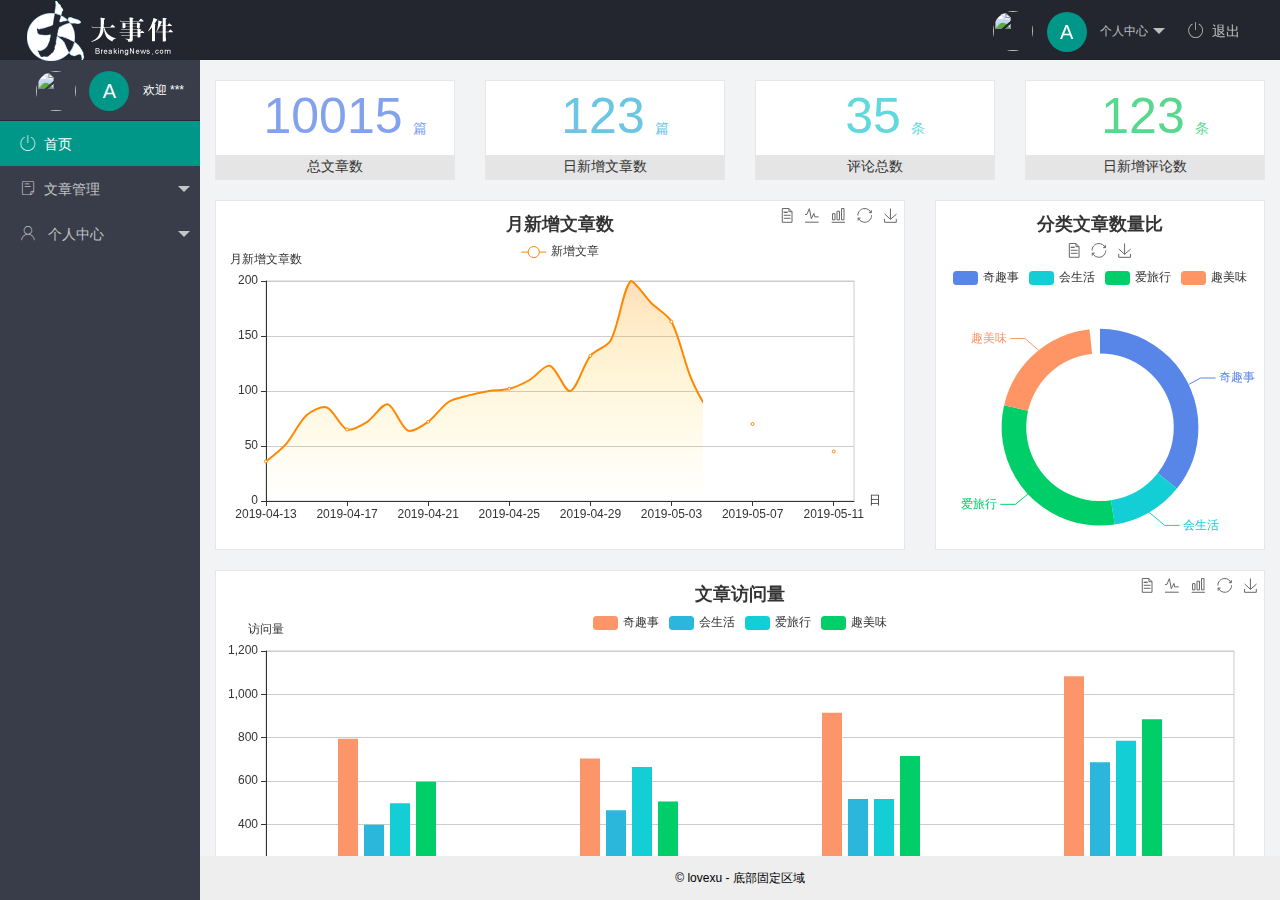
==== commit 1b33f17c: "user info" ====
--- a/index.html
+++ b/index.html
@@ -23,9 +23,9 @@
                 个人中心
               </a>
             <dl class="layui-nav-child">
-              <dd><a href=""><i class="layui-icon layui-icon-app"></i>基本资料</a></dd>
-              <dd><a href=""><i class="layui-icon layui-icon-app"></i>更换头像</a></dd>
-              <dd><a href=""><i class="layui-icon layui-icon-app"></i>重置密码</a></dd>
+              <dd><a href="./user/user_info.html" target="fm"><i class="layui-icon layui-icon-app"></i>基本资料</a></dd>
+              <dd><a href="/user/user_avatar.html" target="fm"> <i class="layui-icon layui-icon-app"></i>更换头像</a></dd>
+              <dd><a href="/user/user_pwd.html" target="fm"><i class="layui-icon layui-icon-app"></i>重置密码</a></dd>
             </dl>
           </li>
           
@@ -62,9 +62,9 @@
                   <span class="iconfont icon-user"></span>
                   个人中心</a>
               <dl class="layui-nav-child">
-                <dd><a href="javascript:;"><i class="layui-icon layui-icon-app"></i>基本资料</a></dd>
-                <dd><a href="javascript:;"><i class="layui-icon layui-icon-app"></i>更换头像</a></dd>
-                <dd><a href="javascript:;"><i class="layui-icon layui-icon-app"></i>重置密码</a></dd>
+                <dd><a href="/user/user_info.html" target="fm"><i class="layui-icon layui-icon-app"></i>基本资料</a></dd>
+                <dd><a href="/user/user_avatar.html" target="fm"><i class="layui-icon layui-icon-app"></i>更换头像</a></dd>
+                <dd><a href="/user/user_pwd.html" target="fm"><i class="layui-icon layui-icon-app"></i>重置密码</a></dd>
                
               </dl>
             </li>
@@ -86,7 +86,7 @@
       </div>
     </div>
 <script src="./assets/lib/layui/layui.all.js"></script>
-<script src="./assets/lib/jquery.js"></script>
+<script src="/assets/lib/jquery.js"></script>
 <script src="./assets/js/baseAPI.js"></script>
 <script src="./assets/js/index.js"></script>
 <script>
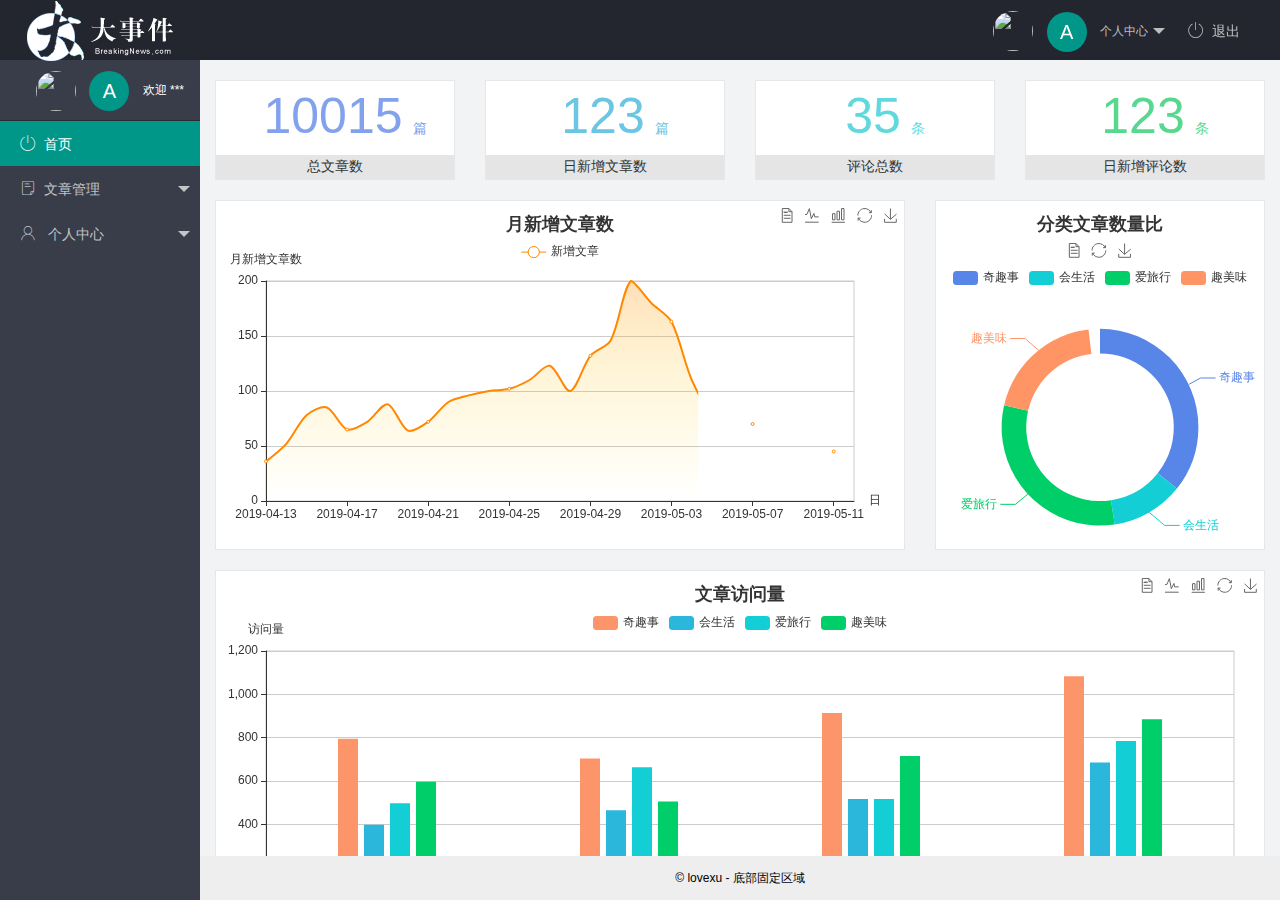
==== commit 0c59157d: "完成article" ====
--- a/index.html
+++ b/index.html
@@ -48,12 +48,12 @@
               <a class="" href="javascript:;"><span class="iconfont icon-16"></span>文章管理</a>
               <dl class="layui-nav-child">
                 <dd>
-                    <a href="javascript:;"><i class="layui-icon layui-icon-app"></i>文章类别</a>
+                  <a href="/article/art_create.html" target="fm"><i class="layui-icon layui-icon-app"></i>文章类别</a>
                   </dd>
                   <dd>
-                    <a href="javascript:;"><i class="layui-icon layui-icon-app"></i>文章列表</a>
+                    <a href="/article/art_list.html" id="art_list" target="fm"><i class="layui-icon layui-icon-app"></i>文章列表</a>
                   </dd>
-                <dd><a href="javascript:;"><i class="layui-icon layui-icon-app"></i>发表文章</a></dd>
+                <dd><a href="/article/art_pub.html" target="fm"><i class="layui-icon layui-icon-app"></i>发表文章</a></dd>
                 
               </dl>
             </li>
